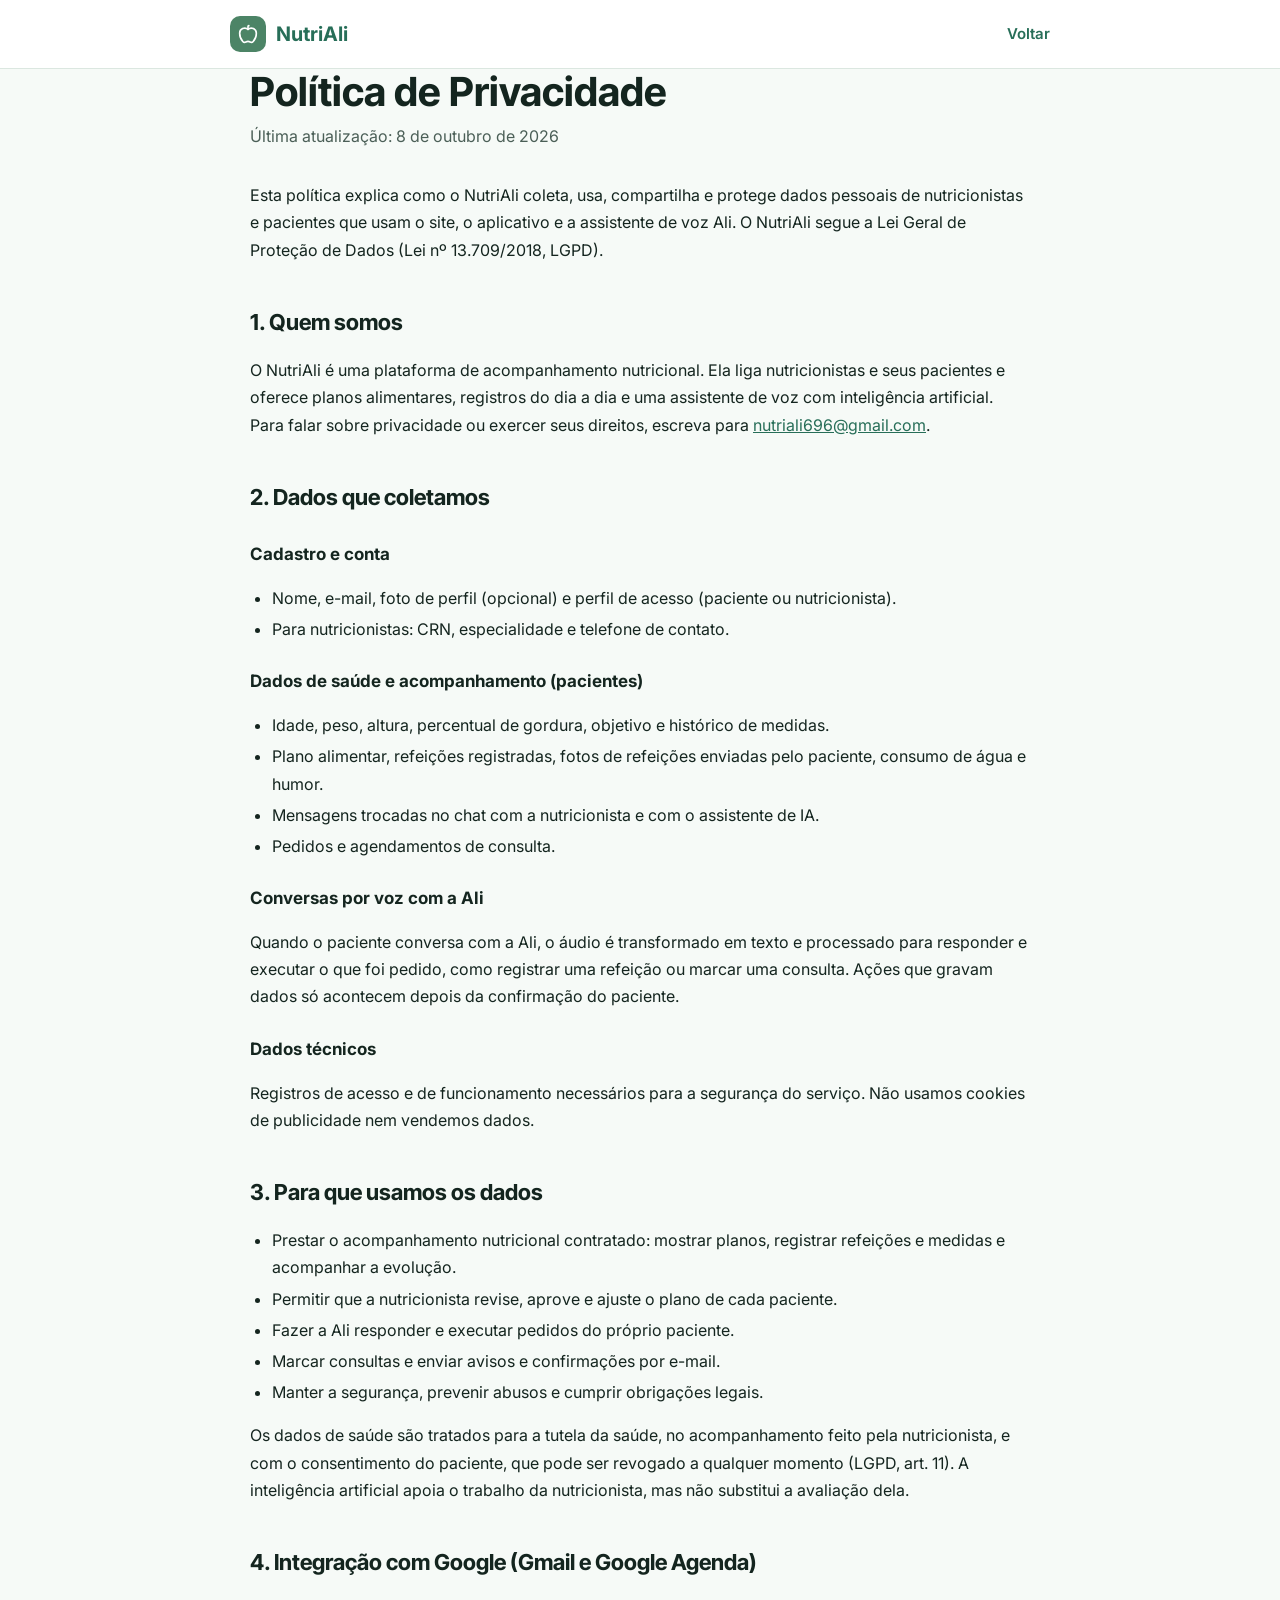
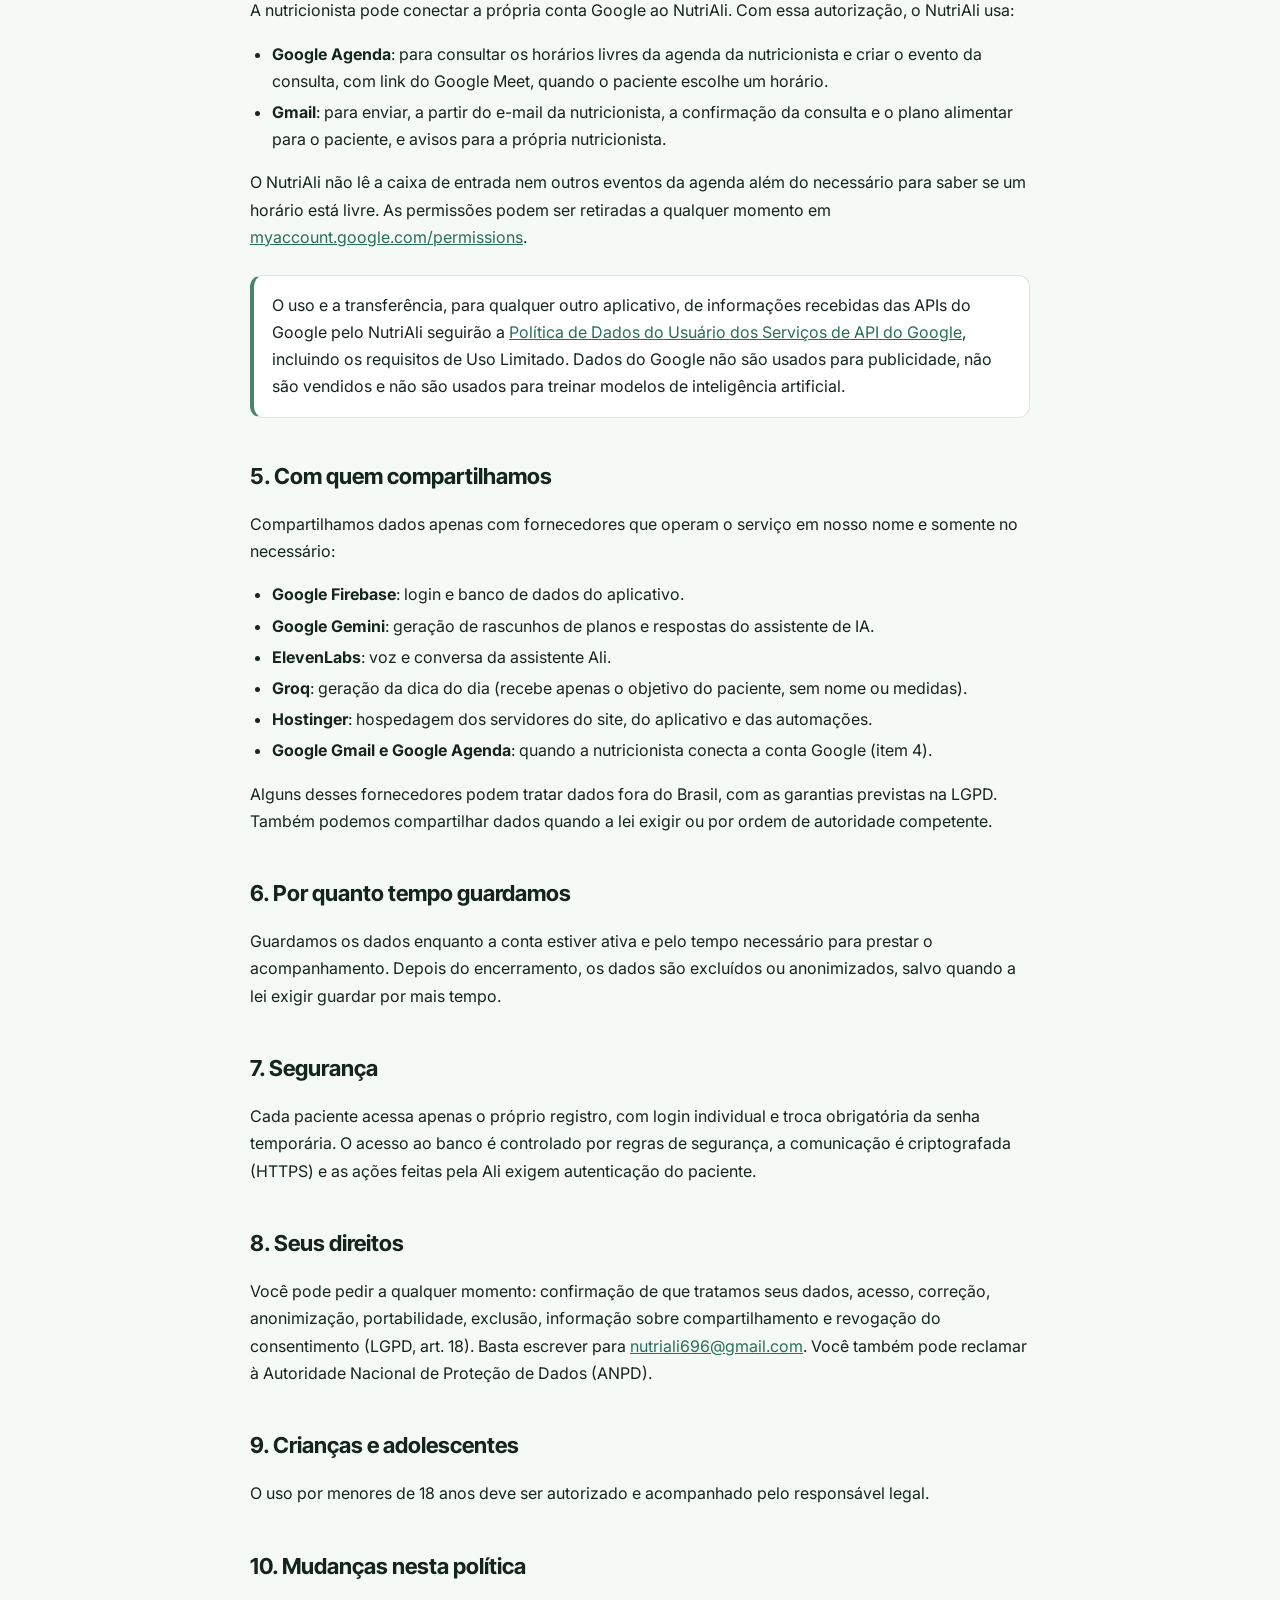
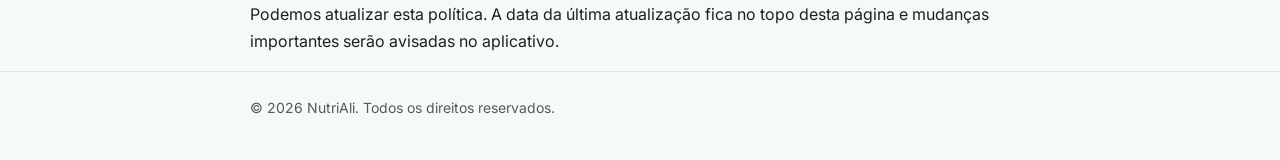
==== privacidade/index.html @ 093f80d9 "Add files via upload" ====
<!doctype html>
<html lang="pt-BR">
<head>
  <meta charset="utf-8">
  <meta name="viewport" content="width=device-width, initial-scale=1">
  <title>Política de Privacidade — NutriAli</title>
  <meta name="description" content="Como o NutriAli coleta, usa, compartilha e protege os dados de nutricionistas e pacientes.">
  <meta name="theme-color" content="#276e58">
  <link rel="icon" href="../assets/favicon.svg" type="image/svg+xml">
  <link rel="preconnect" href="https://fonts.googleapis.com">
  <link rel="preconnect" href="https://fonts.gstatic.com" crossorigin>
  <link href="https://fonts.googleapis.com/css2?family=Inter:wght@400;500;600;700&family=Inter+Tight:wght@700;800&display=swap" rel="stylesheet">
  <style>
    :root {
      --brand-500: #4c8466;
      --brand-700: #276e58;
      --ink: #14251f;
      --muted: #4b5f57;
      --line: #dbe7e0;
      --bg: #f6faf7;
      --card: #ffffff;
    }
    @media (prefers-color-scheme: dark) {
      :root:not([data-theme="light"]) {
        --ink: #e7f1ec;
        --muted: #a9bdb4;
        --line: #2a3b34;
        --bg: #0f1714;
        --card: #16211d;
      }
    }
    * { box-sizing: border-box; }
    body {
      margin: 0;
      background: var(--bg);
      color: var(--ink);
      font: 16px/1.7 Inter, system-ui, sans-serif;
    }
    header {
      border-bottom: 1px solid var(--line);
      background: var(--card);
    }
    .wrap { max-width: 820px; margin: 0 auto; padding: 0 20px; }
    .top { display: flex; align-items: center; justify-content: space-between; gap: 12px; padding: 16px 0; }
    .brand { display: inline-flex; align-items: center; gap: 10px; color: var(--brand-700); font-weight: 700; font-size: 20px; text-decoration: none; }
    .brand span { width: 36px; height: 36px; border-radius: 10px; background: var(--brand-500); display: grid; place-items: center; }
    .back { color: var(--brand-700); font-weight: 600; text-decoration: none; font-size: 15px; }
    main { padding: 40px 0 64px; }
    h1 { font-family: "Inter Tight", Inter, sans-serif; font-size: clamp(28px, 6vw, 40px); line-height: 1.15; margin: 0 0 8px; }
    .updated { color: var(--muted); margin: 0 0 32px; }
    h2 { font-family: "Inter Tight", Inter, sans-serif; font-size: 22px; margin: 40px 0 8px; }
    h3 { font-size: 17px; margin: 24px 0 4px; }
    p, li { color: var(--ink); }
    ul { padding-left: 22px; }
    li { margin: 4px 0; }
    .note {
      background: var(--card);
      border: 1px solid var(--line);
      border-left: 4px solid var(--brand-500);
      border-radius: 12px;
      padding: 16px 18px;
      margin: 24px 0;
    }
    a { color: var(--brand-700); }
    footer { border-top: 1px solid var(--line); color: var(--muted); font-size: 14px; padding: 24px 0 40px; }
  </style>
</head>
<body>
  <header>
    <div class="wrap top">
      <a class="brand" href="../">
        <span><svg width="20" height="20" viewBox="0 0 24 24" fill="none" stroke="#fff" stroke-width="2" stroke-linecap="round" stroke-linejoin="round" aria-hidden="true"><path d="M12 6.528V3a1 1 0 0 1 1-1h0"/><path d="M18.237 21A15 15 0 0 0 22 11a6 6 0 0 0-10-4.472A6 6 0 0 0 2 11a15.1 15.1 0 0 0 3.763 10 3 3 0 0 0 3.648.648 5.5 5.5 0 0 1 5.178 0A3 3 0 0 0 18.237 21"/></svg></span>
        NutriAli
      </a>
      <a class="back" href="../">Voltar</a>
    </div>
  </header>

  <main class="wrap">
    <h1>Política de Privacidade</h1>
    <p class="updated">Última atualização: 8 de outubro de 2026</p>

    <p>Esta política explica como o NutriAli coleta, usa, compartilha e protege dados pessoais de
      nutricionistas e pacientes que usam o site, o aplicativo e a assistente de voz Ali. O NutriAli segue a
      Lei Geral de Proteção de Dados (Lei nº 13.709/2018, LGPD).</p>

    <h2>1. Quem somos</h2>
    <p>O NutriAli é uma plataforma de acompanhamento nutricional. Ela liga nutricionistas e seus pacientes
      e oferece planos alimentares, registros do dia a dia e uma assistente de voz com inteligência artificial.
      Para falar sobre privacidade ou exercer seus direitos, escreva para
      <a href="mailto:nutriali696@gmail.com">nutriali696@gmail.com</a>.</p>

    <h2>2. Dados que coletamos</h2>
    <h3>Cadastro e conta</h3>
    <ul>
      <li>Nome, e-mail, foto de perfil (opcional) e perfil de acesso (paciente ou nutricionista).</li>
      <li>Para nutricionistas: CRN, especialidade e telefone de contato.</li>
    </ul>
    <h3>Dados de saúde e acompanhamento (pacientes)</h3>
    <ul>
      <li>Idade, peso, altura, percentual de gordura, objetivo e histórico de medidas.</li>
      <li>Plano alimentar, refeições registradas, fotos de refeições enviadas pelo paciente, consumo de água e humor.</li>
      <li>Mensagens trocadas no chat com a nutricionista e com o assistente de IA.</li>
      <li>Pedidos e agendamentos de consulta.</li>
    </ul>
    <h3>Conversas por voz com a Ali</h3>
    <p>Quando o paciente conversa com a Ali, o áudio é transformado em texto e processado para responder e
      executar o que foi pedido, como registrar uma refeição ou marcar uma consulta. Ações que gravam dados só
      acontecem depois da confirmação do paciente.</p>
    <h3>Dados técnicos</h3>
    <p>Registros de acesso e de funcionamento necessários para a segurança do serviço. Não usamos cookies de
      publicidade nem vendemos dados.</p>

    <h2>3. Para que usamos os dados</h2>
    <ul>
      <li>Prestar o acompanhamento nutricional contratado: mostrar planos, registrar refeições e medidas e acompanhar a evolução.</li>
      <li>Permitir que a nutricionista revise, aprove e ajuste o plano de cada paciente.</li>
      <li>Fazer a Ali responder e executar pedidos do próprio paciente.</li>
      <li>Marcar consultas e enviar avisos e confirmações por e-mail.</li>
      <li>Manter a segurança, prevenir abusos e cumprir obrigações legais.</li>
    </ul>
    <p>Os dados de saúde são tratados para a tutela da saúde, no acompanhamento feito pela nutricionista, e com o
      consentimento do paciente, que pode ser revogado a qualquer momento (LGPD, art. 11). A inteligência artificial
      apoia o trabalho da nutricionista, mas não substitui a avaliação dela.</p>

    <h2>4. Integração com Google (Gmail e Google Agenda)</h2>
    <p>A nutricionista pode conectar a própria conta Google ao NutriAli. Com essa autorização, o NutriAli usa:</p>
    <ul>
      <li><strong>Google Agenda</strong>: para consultar os horários livres da agenda da nutricionista e criar o evento da
        consulta, com link do Google Meet, quando o paciente escolhe um horário.</li>
      <li><strong>Gmail</strong>: para enviar, a partir do e-mail da nutricionista, a confirmação da consulta e o plano
        alimentar para o paciente, e avisos para a própria nutricionista.</li>
    </ul>
    <p>O NutriAli não lê a caixa de entrada nem outros eventos da agenda além do necessário para saber se um horário
      está livre. As permissões podem ser retiradas a qualquer momento em
      <a href="https://myaccount.google.com/permissions" rel="noopener">myaccount.google.com/permissions</a>.</p>
    <div class="note">
      O uso e a transferência, para qualquer outro aplicativo, de informações recebidas das APIs do Google pelo NutriAli
      seguirão a <a href="https://developers.google.com/terms/api-services-user-data-policy" rel="noopener">Política de Dados do
      Usuário dos Serviços de API do Google</a>, incluindo os requisitos de Uso Limitado. Dados do Google não são usados
      para publicidade, não são vendidos e não são usados para treinar modelos de inteligência artificial.
    </div>

    <h2>5. Com quem compartilhamos</h2>
    <p>Compartilhamos dados apenas com fornecedores que operam o serviço em nosso nome e somente no necessário:</p>
    <ul>
      <li><strong>Google Firebase</strong>: login e banco de dados do aplicativo.</li>
      <li><strong>Google Gemini</strong>: geração de rascunhos de planos e respostas do assistente de IA.</li>
      <li><strong>ElevenLabs</strong>: voz e conversa da assistente Ali.</li>
      <li><strong>Groq</strong>: geração da dica do dia (recebe apenas o objetivo do paciente, sem nome ou medidas).</li>
      <li><strong>Hostinger</strong>: hospedagem dos servidores do site, do aplicativo e das automações.</li>
      <li><strong>Google Gmail e Google Agenda</strong>: quando a nutricionista conecta a conta Google (item 4).</li>
    </ul>
    <p>Alguns desses fornecedores podem tratar dados fora do Brasil, com as garantias previstas na LGPD.
      Também podemos compartilhar dados quando a lei exigir ou por ordem de autoridade competente.</p>

    <h2>6. Por quanto tempo guardamos</h2>
    <p>Guardamos os dados enquanto a conta estiver ativa e pelo tempo necessário para prestar o acompanhamento.
      Depois do encerramento, os dados são excluídos ou anonimizados, salvo quando a lei exigir guardar por mais tempo.</p>

    <h2>7. Segurança</h2>
    <p>Cada paciente acessa apenas o próprio registro, com login individual e troca obrigatória da senha temporária.
      O acesso ao banco é controlado por regras de segurança, a comunicação é criptografada (HTTPS) e as ações feitas
      pela Ali exigem autenticação do paciente.</p>

    <h2>8. Seus direitos</h2>
    <p>Você pode pedir a qualquer momento: confirmação de que tratamos seus dados, acesso, correção, anonimização,
      portabilidade, exclusão, informação sobre compartilhamento e revogação do consentimento (LGPD, art. 18).
      Basta escrever para <a href="mailto:nutriali696@gmail.com">nutriali696@gmail.com</a>. Você também pode
      reclamar à Autoridade Nacional de Proteção de Dados (ANPD).</p>

    <h2>9. Crianças e adolescentes</h2>
    <p>O uso por menores de 18 anos deve ser autorizado e acompanhado pelo responsável legal.</p>

    <h2>10. Mudanças nesta política</h2>
    <p>Podemos atualizar esta política. A data da última atualização fica no topo desta página e mudanças importantes
      serão avisadas no aplicativo.</p>
  </main>

  <footer>
    <div class="wrap">© 2026 NutriAli. Todos os direitos reservados.</div>
  </footer>
</body>
</html>
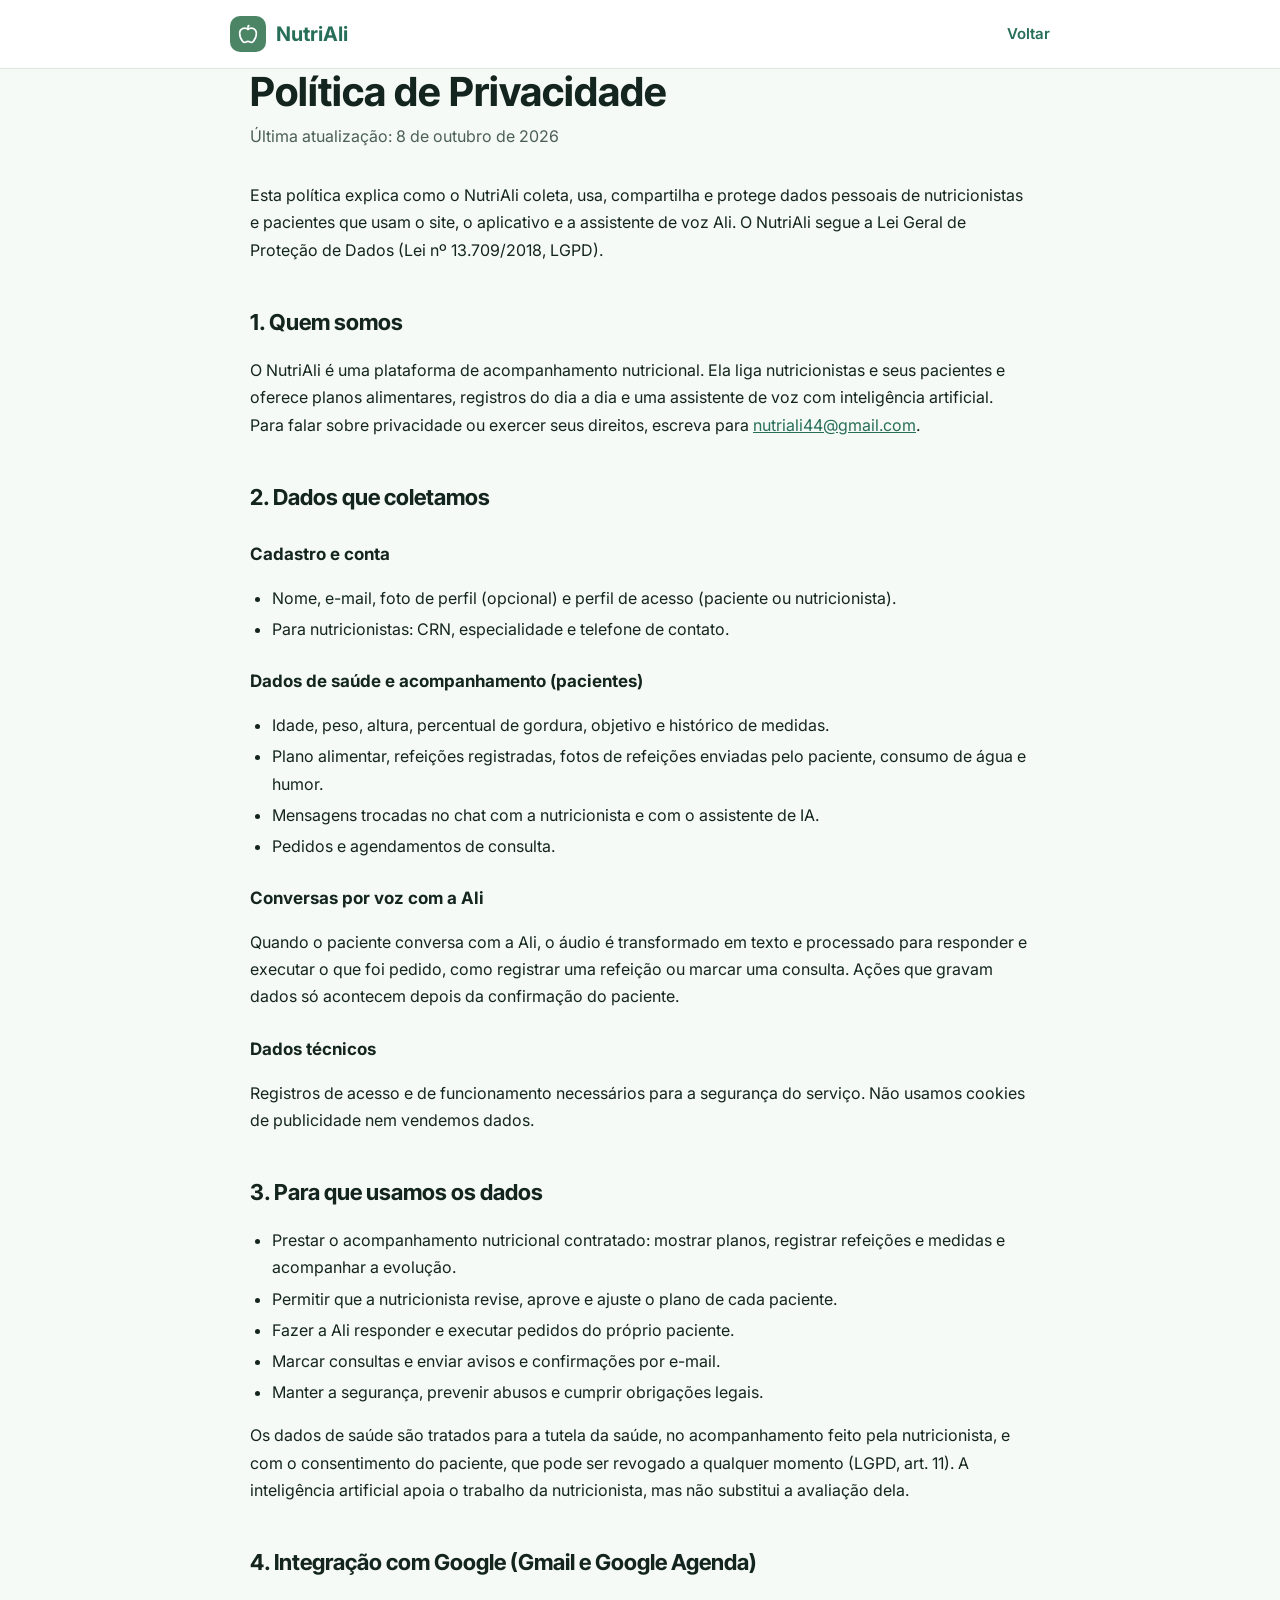
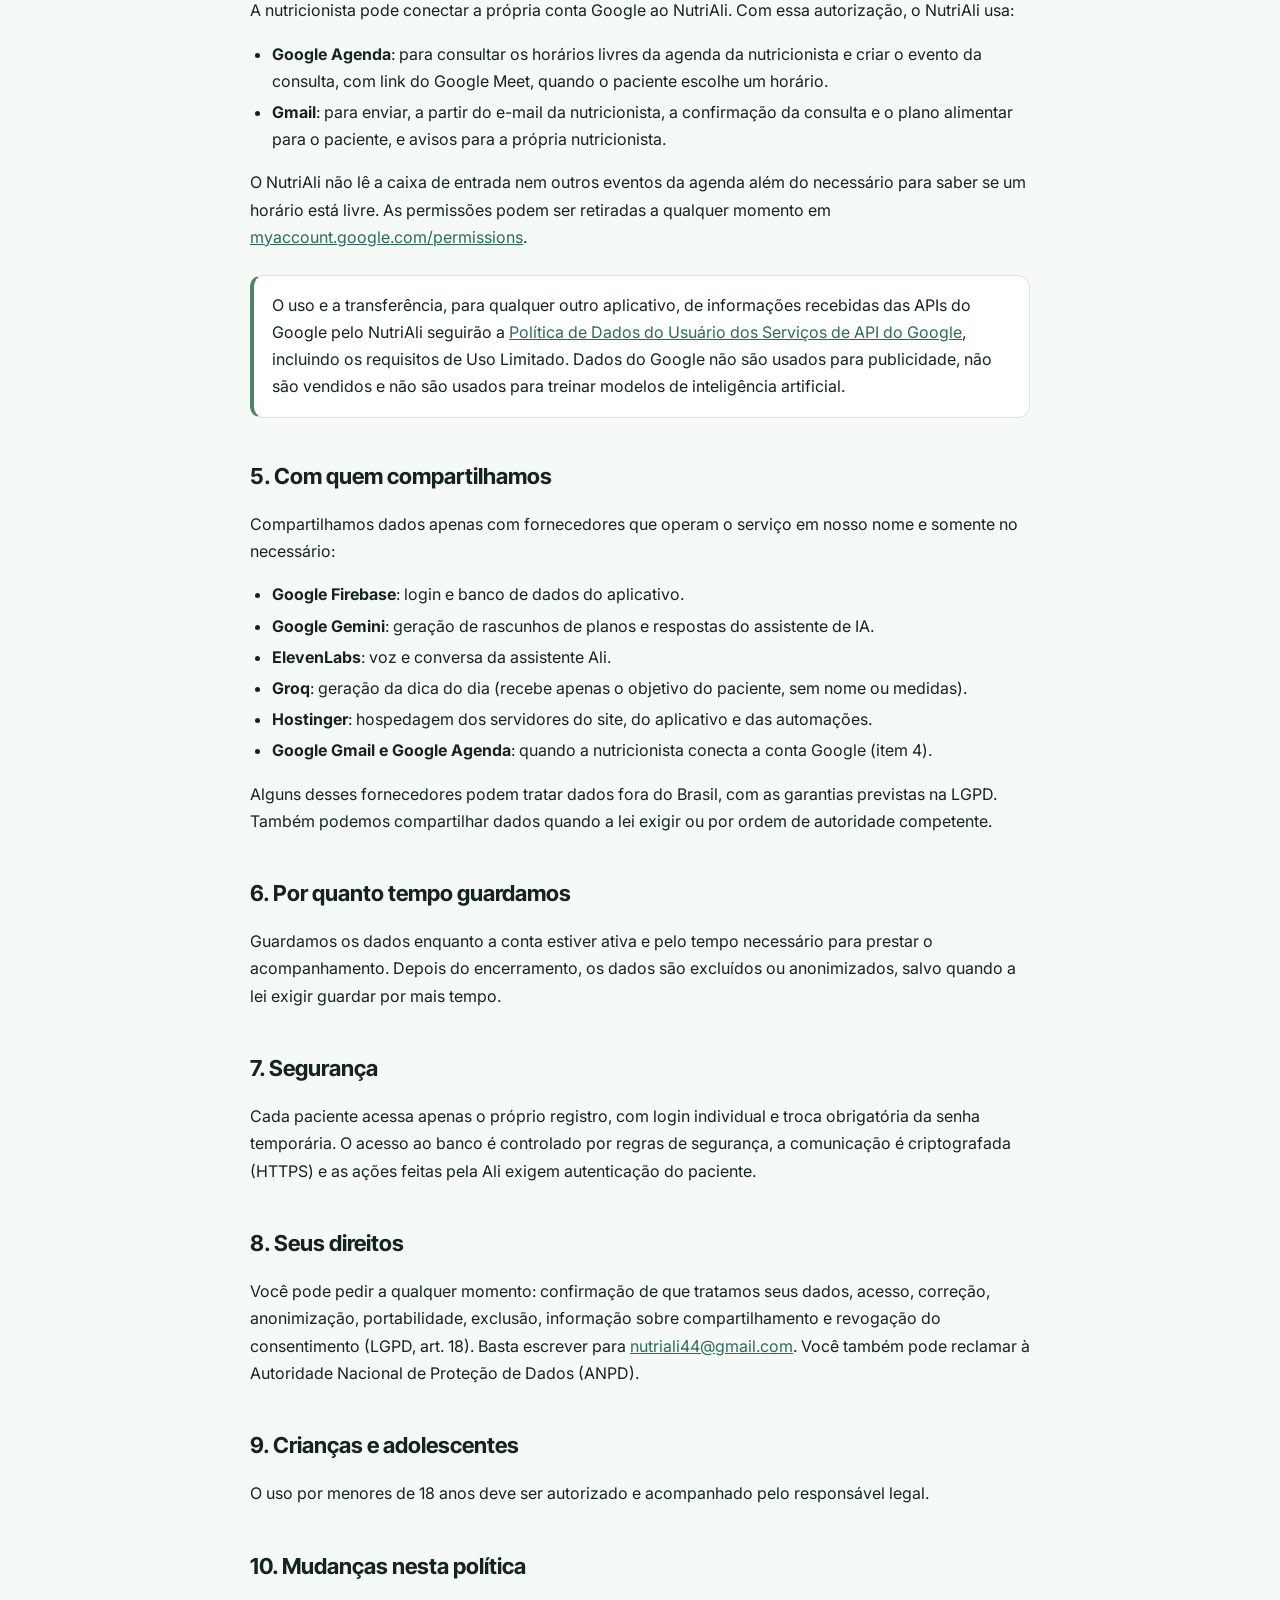
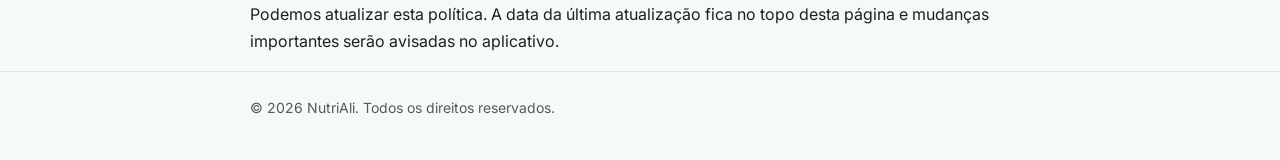
==== commit 51fdef1e: "Privacidade: novo e-mail de contato (nutriali44@gmail.com)" ====
--- a/privacidade/index.html
+++ b/privacidade/index.html
@@ -88,7 +88,7 @@
     <p>O NutriAli é uma plataforma de acompanhamento nutricional. Ela liga nutricionistas e seus pacientes
       e oferece planos alimentares, registros do dia a dia e uma assistente de voz com inteligência artificial.
       Para falar sobre privacidade ou exercer seus direitos, escreva para
-      <a href="mailto:nutriali696@gmail.com">nutriali696@gmail.com</a>.</p>
+      <a href="mailto:nutriali44@gmail.com">nutriali44@gmail.com</a>.</p>
 
     <h2>2. Dados que coletamos</h2>
     <h3>Cadastro e conta</h3>
@@ -166,7 +166,7 @@
     <h2>8. Seus direitos</h2>
     <p>Você pode pedir a qualquer momento: confirmação de que tratamos seus dados, acesso, correção, anonimização,
       portabilidade, exclusão, informação sobre compartilhamento e revogação do consentimento (LGPD, art. 18).
-      Basta escrever para <a href="mailto:nutriali696@gmail.com">nutriali696@gmail.com</a>. Você também pode
+      Basta escrever para <a href="mailto:nutriali44@gmail.com">nutriali44@gmail.com</a>. Você também pode
       reclamar à Autoridade Nacional de Proteção de Dados (ANPD).</p>
 
     <h2>9. Crianças e adolescentes</h2>
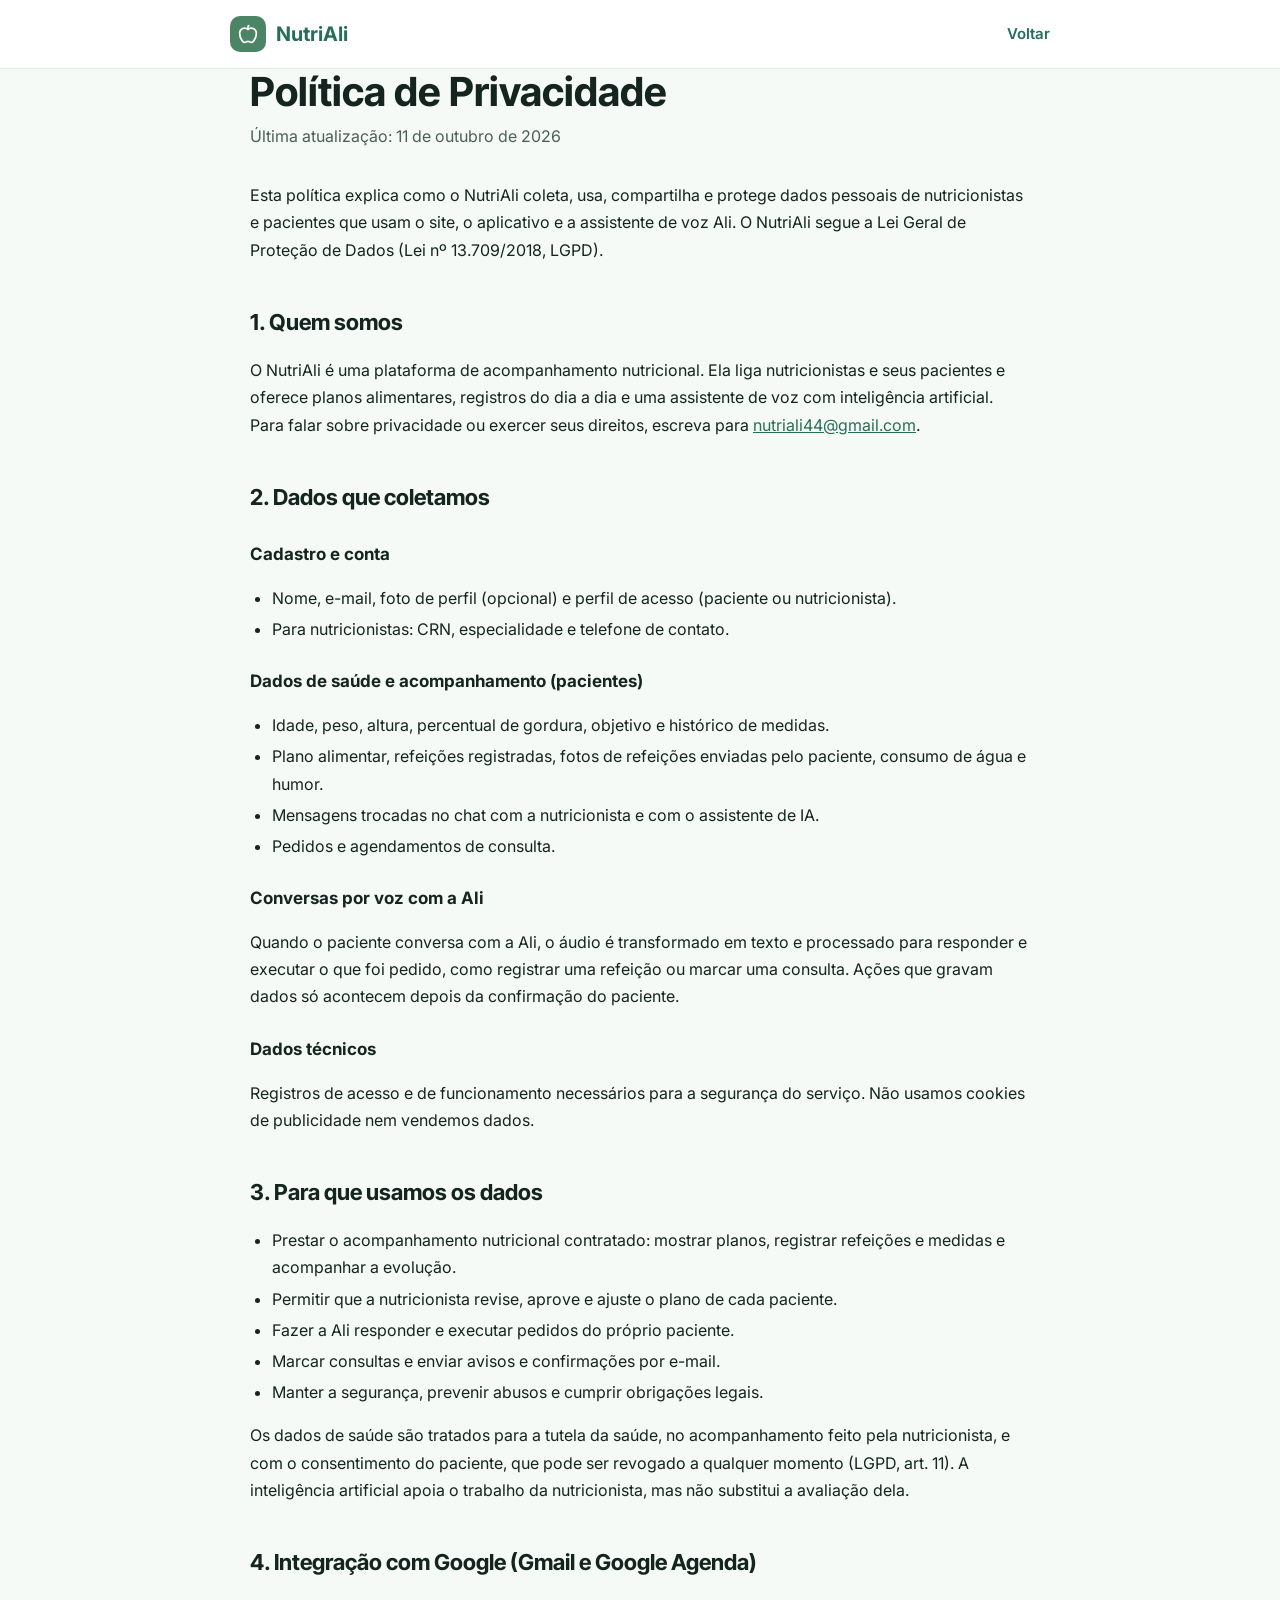
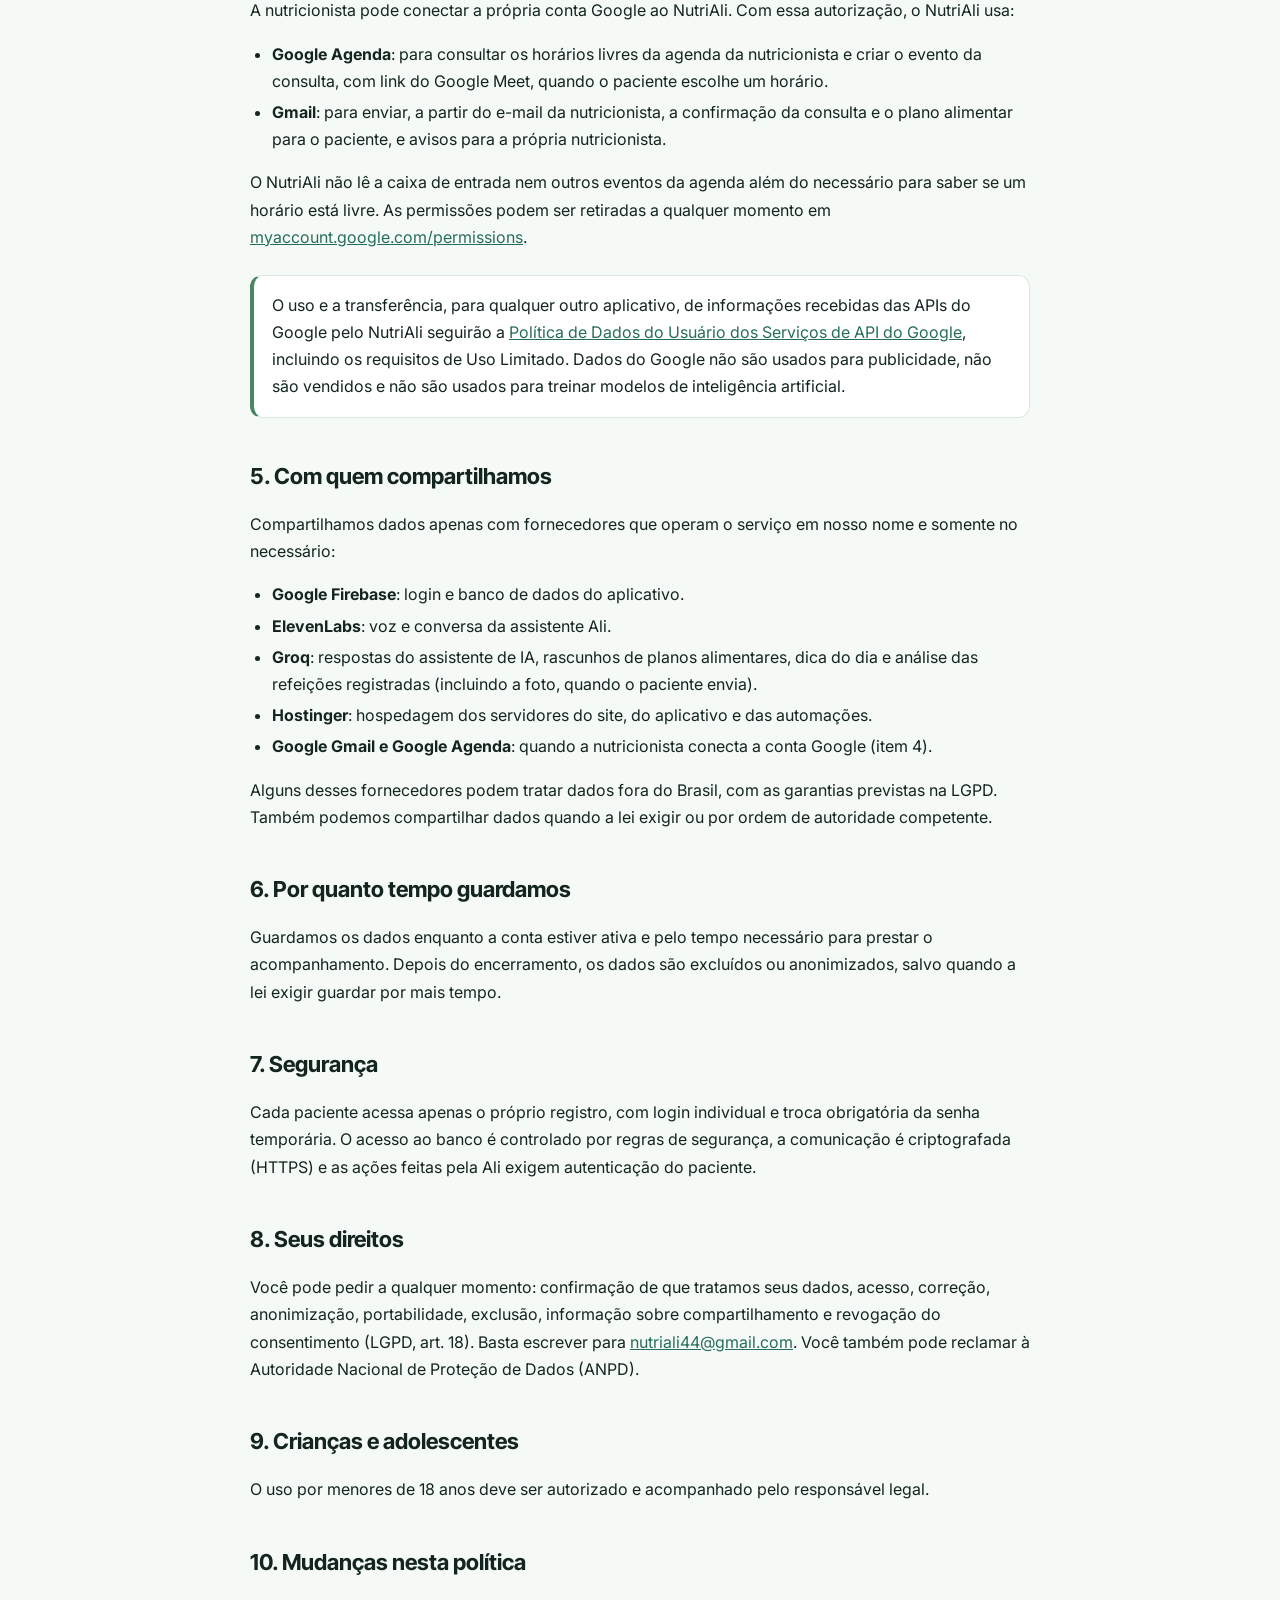
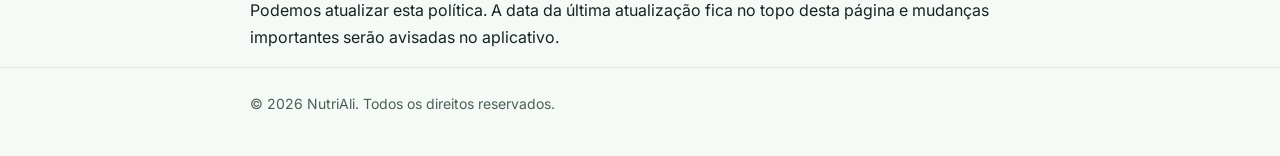
==== commit 0604c173: "Privacidade: a IA do app passa a ser a Groq" ====
--- a/privacidade/index.html
+++ b/privacidade/index.html
@@ -78,7 +78,7 @@
 
   <main class="wrap">
     <h1>Política de Privacidade</h1>
-    <p class="updated">Última atualização: 8 de outubro de 2026</p>
+    <p class="updated">Última atualização: 11 de outubro de 2026</p>
 
     <p>Esta política explica como o NutriAli coleta, usa, compartilha e protege dados pessoais de
       nutricionistas e pacientes que usam o site, o aplicativo e a assistente de voz Ali. O NutriAli segue a
@@ -145,9 +145,9 @@
     <p>Compartilhamos dados apenas com fornecedores que operam o serviço em nosso nome e somente no necessário:</p>
     <ul>
       <li><strong>Google Firebase</strong>: login e banco de dados do aplicativo.</li>
-      <li><strong>Google Gemini</strong>: geração de rascunhos de planos e respostas do assistente de IA.</li>
       <li><strong>ElevenLabs</strong>: voz e conversa da assistente Ali.</li>
-      <li><strong>Groq</strong>: geração da dica do dia (recebe apenas o objetivo do paciente, sem nome ou medidas).</li>
+      <li><strong>Groq</strong>: respostas do assistente de IA, rascunhos de planos alimentares, dica do dia e análise das
+        refeições registradas (incluindo a foto, quando o paciente envia).</li>
       <li><strong>Hostinger</strong>: hospedagem dos servidores do site, do aplicativo e das automações.</li>
       <li><strong>Google Gmail e Google Agenda</strong>: quando a nutricionista conecta a conta Google (item 4).</li>
     </ul>
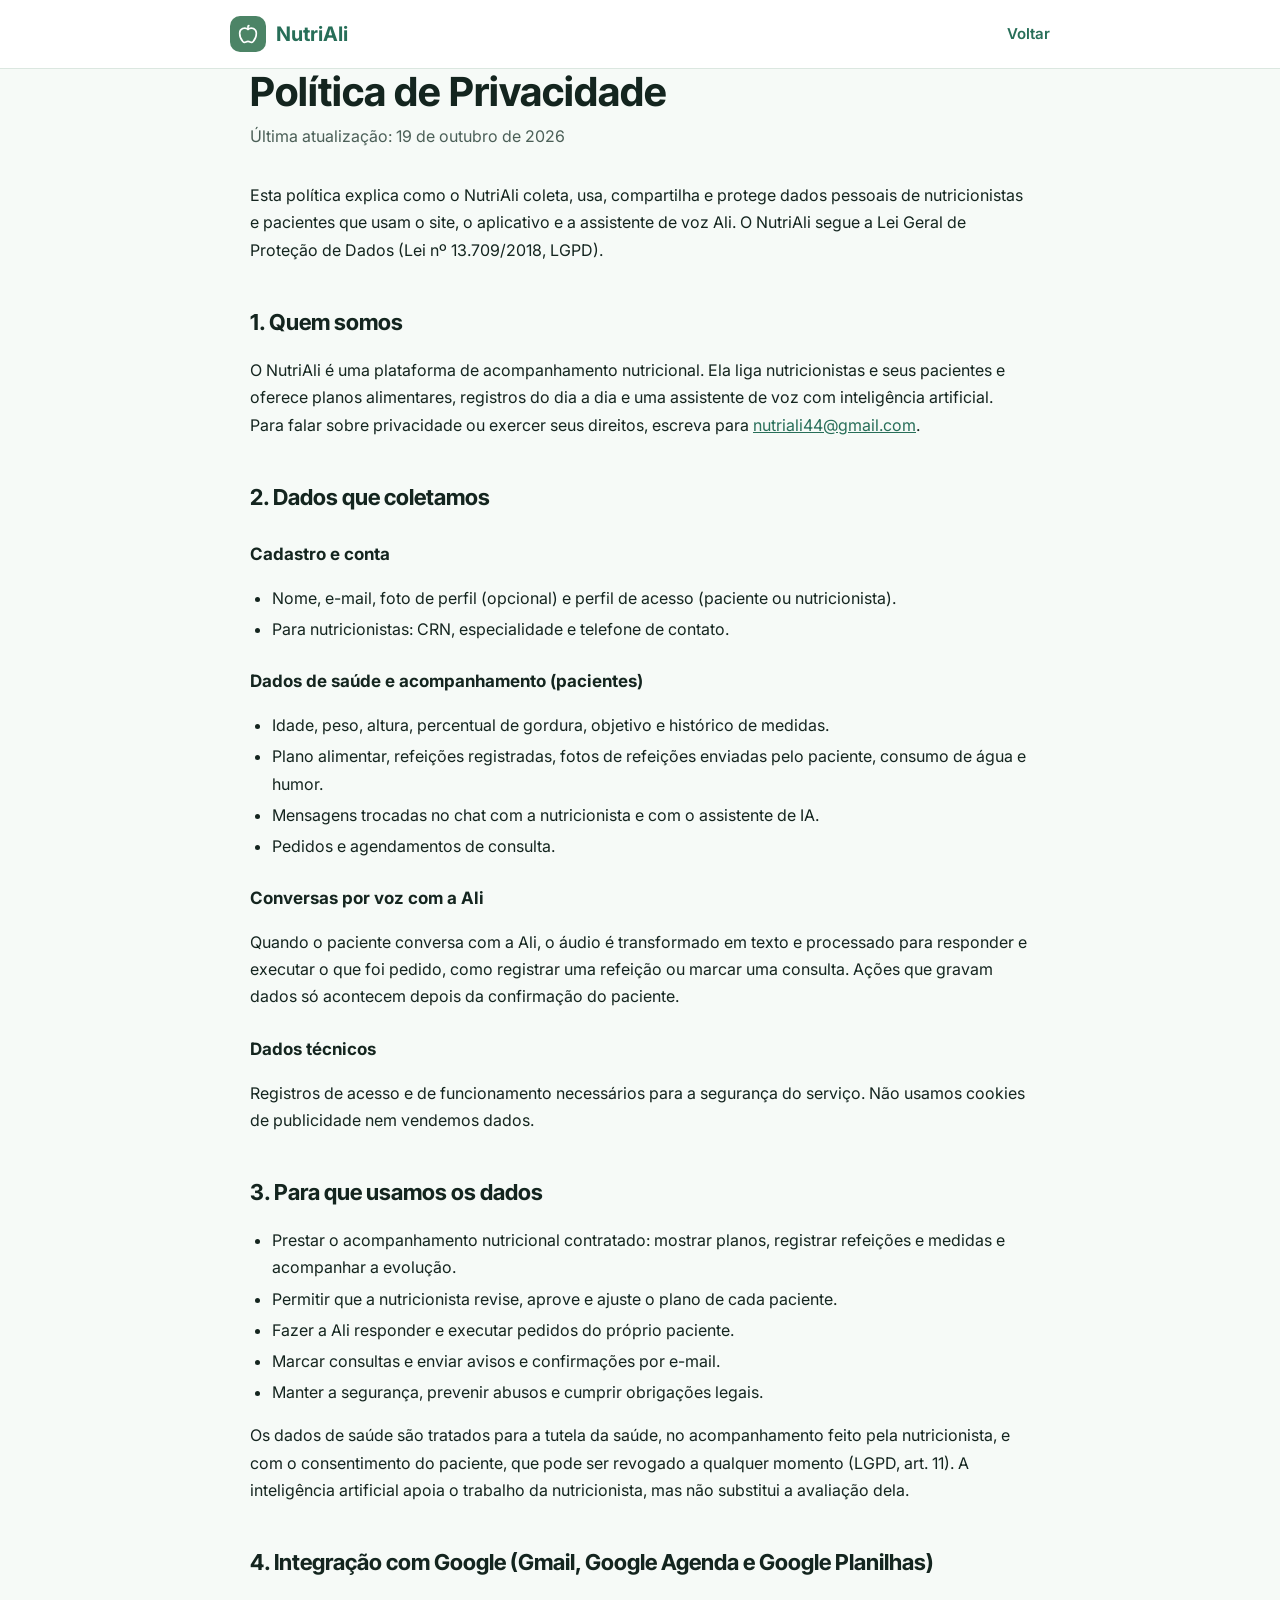
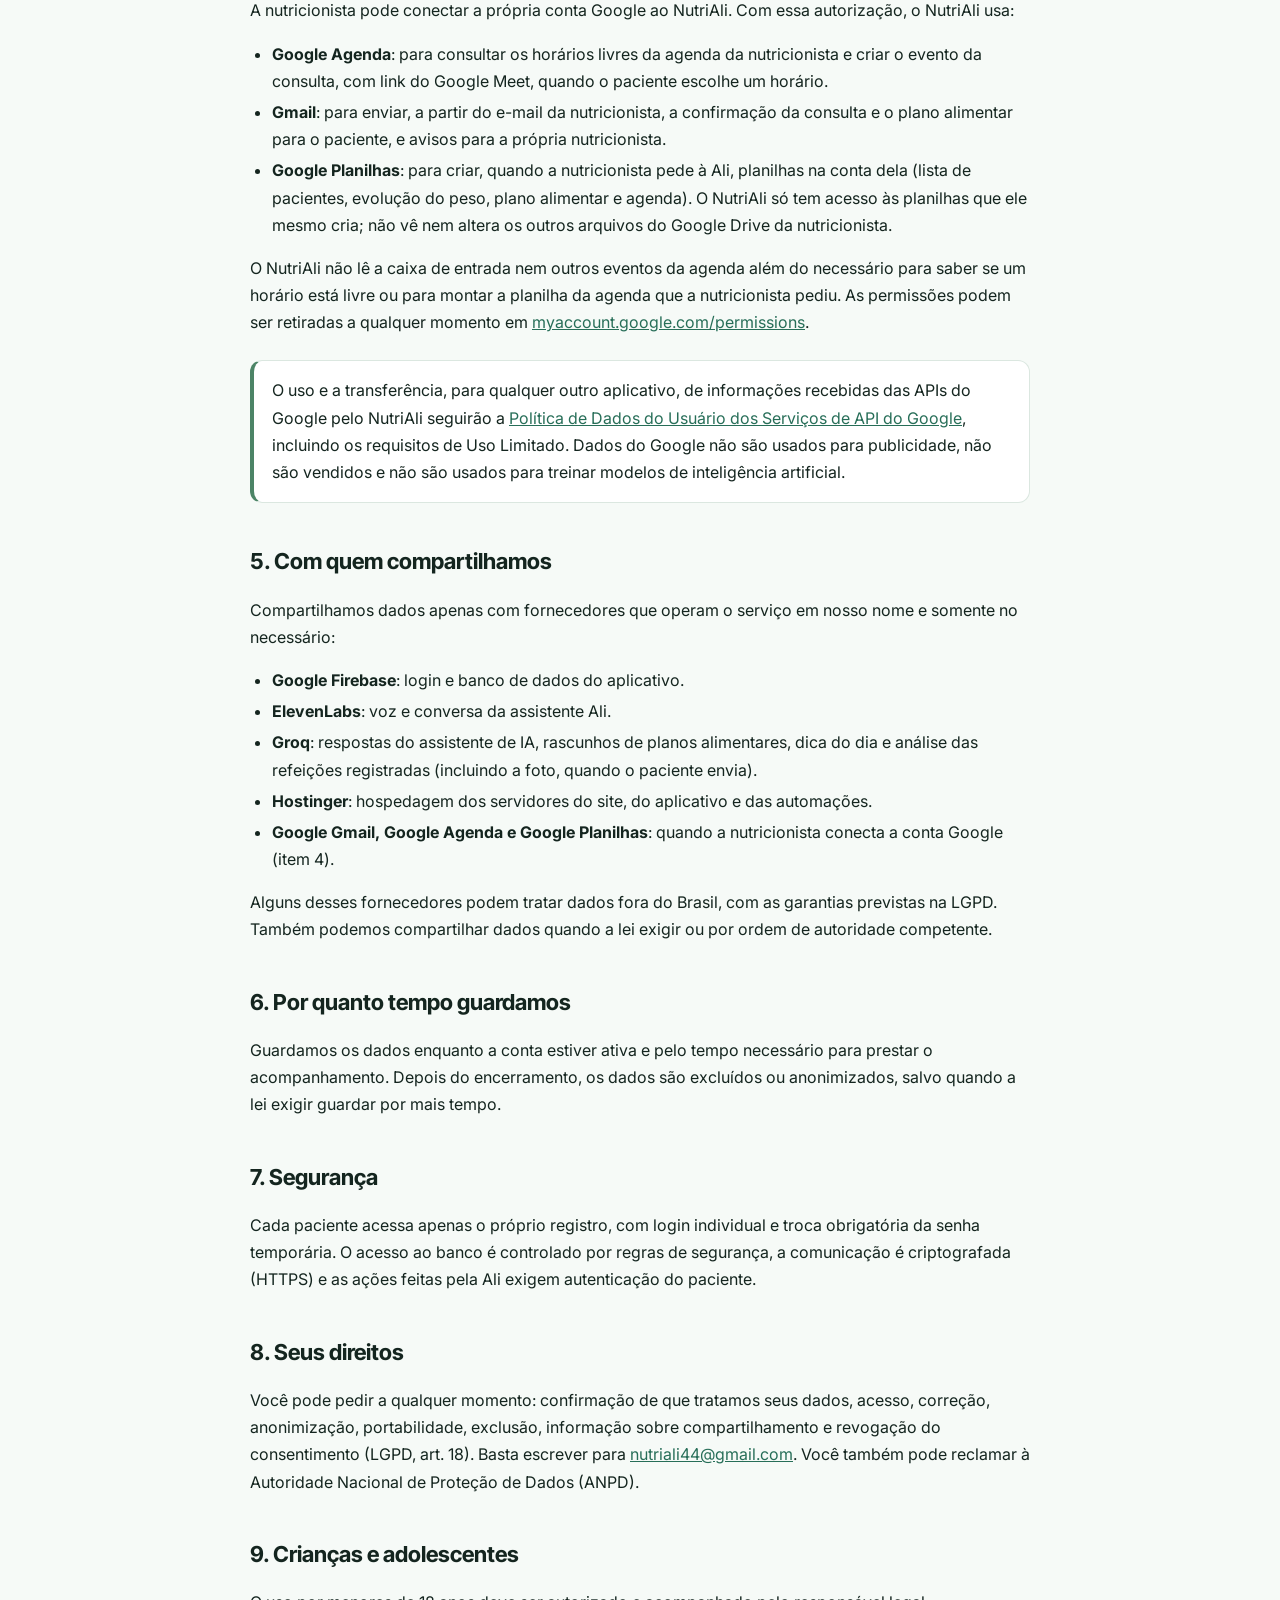
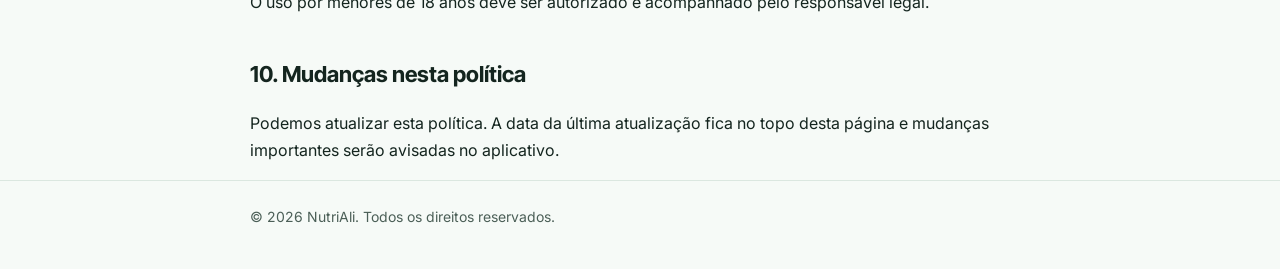
==== commit 2686f1c9: "Política de privacidade: Google Planilhas (privacidade) Co-Authored-By: Claude Opus 5.5 <noreply@ant" ====
--- a/privacidade/index.html
+++ b/privacidade/index.html
@@ -78,7 +78,7 @@
 
   <main class="wrap">
     <h1>Política de Privacidade</h1>
-    <p class="updated">Última atualização: 11 de outubro de 2026</p>
+    <p class="updated">Última atualização: 19 de outubro de 2026</p>
 
     <p>Esta política explica como o NutriAli coleta, usa, compartilha e protege dados pessoais de
       nutricionistas e pacientes que usam o site, o aplicativo e a assistente de voz Ali. O NutriAli segue a
@@ -123,16 +123,19 @@
       consentimento do paciente, que pode ser revogado a qualquer momento (LGPD, art. 11). A inteligência artificial
       apoia o trabalho da nutricionista, mas não substitui a avaliação dela.</p>
 
-    <h2>4. Integração com Google (Gmail e Google Agenda)</h2>
+    <h2>4. Integração com Google (Gmail, Google Agenda e Google Planilhas)</h2>
     <p>A nutricionista pode conectar a própria conta Google ao NutriAli. Com essa autorização, o NutriAli usa:</p>
     <ul>
       <li><strong>Google Agenda</strong>: para consultar os horários livres da agenda da nutricionista e criar o evento da
         consulta, com link do Google Meet, quando o paciente escolhe um horário.</li>
       <li><strong>Gmail</strong>: para enviar, a partir do e-mail da nutricionista, a confirmação da consulta e o plano
         alimentar para o paciente, e avisos para a própria nutricionista.</li>
+      <li><strong>Google Planilhas</strong>: para criar, quando a nutricionista pede à Ali, planilhas na conta dela (lista de
+        pacientes, evolução do peso, plano alimentar e agenda). O NutriAli só tem acesso às planilhas que ele mesmo cria;
+        não vê nem altera os outros arquivos do Google Drive da nutricionista.</li>
     </ul>
     <p>O NutriAli não lê a caixa de entrada nem outros eventos da agenda além do necessário para saber se um horário
-      está livre. As permissões podem ser retiradas a qualquer momento em
+      está livre ou para montar a planilha da agenda que a nutricionista pediu. As permissões podem ser retiradas a qualquer momento em
       <a href="https://myaccount.google.com/permissions" rel="noopener">myaccount.google.com/permissions</a>.</p>
     <div class="note">
       O uso e a transferência, para qualquer outro aplicativo, de informações recebidas das APIs do Google pelo NutriAli
@@ -149,7 +152,7 @@
       <li><strong>Groq</strong>: respostas do assistente de IA, rascunhos de planos alimentares, dica do dia e análise das
         refeições registradas (incluindo a foto, quando o paciente envia).</li>
       <li><strong>Hostinger</strong>: hospedagem dos servidores do site, do aplicativo e das automações.</li>
-      <li><strong>Google Gmail e Google Agenda</strong>: quando a nutricionista conecta a conta Google (item 4).</li>
+      <li><strong>Google Gmail, Google Agenda e Google Planilhas</strong>: quando a nutricionista conecta a conta Google (item 4).</li>
     </ul>
     <p>Alguns desses fornecedores podem tratar dados fora do Brasil, com as garantias previstas na LGPD.
       Também podemos compartilhar dados quando a lei exigir ou por ordem de autoridade competente.</p>
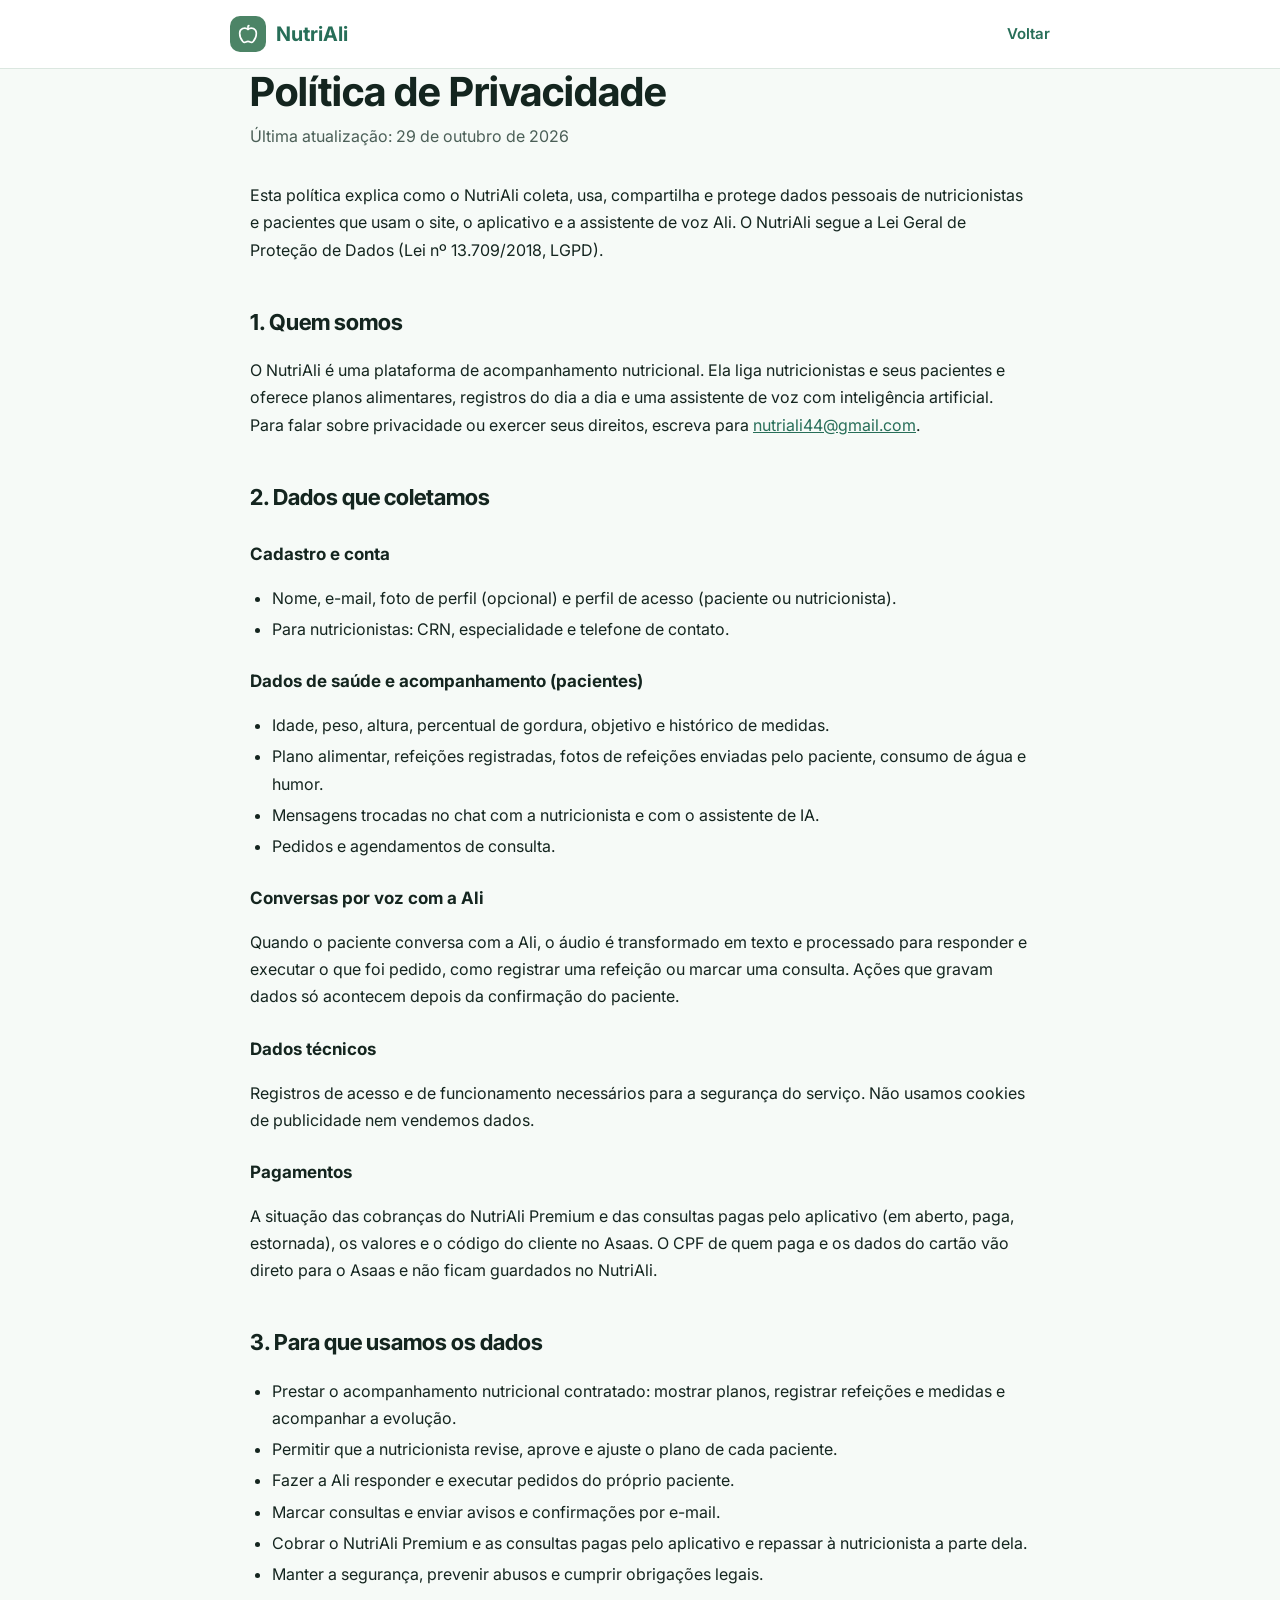
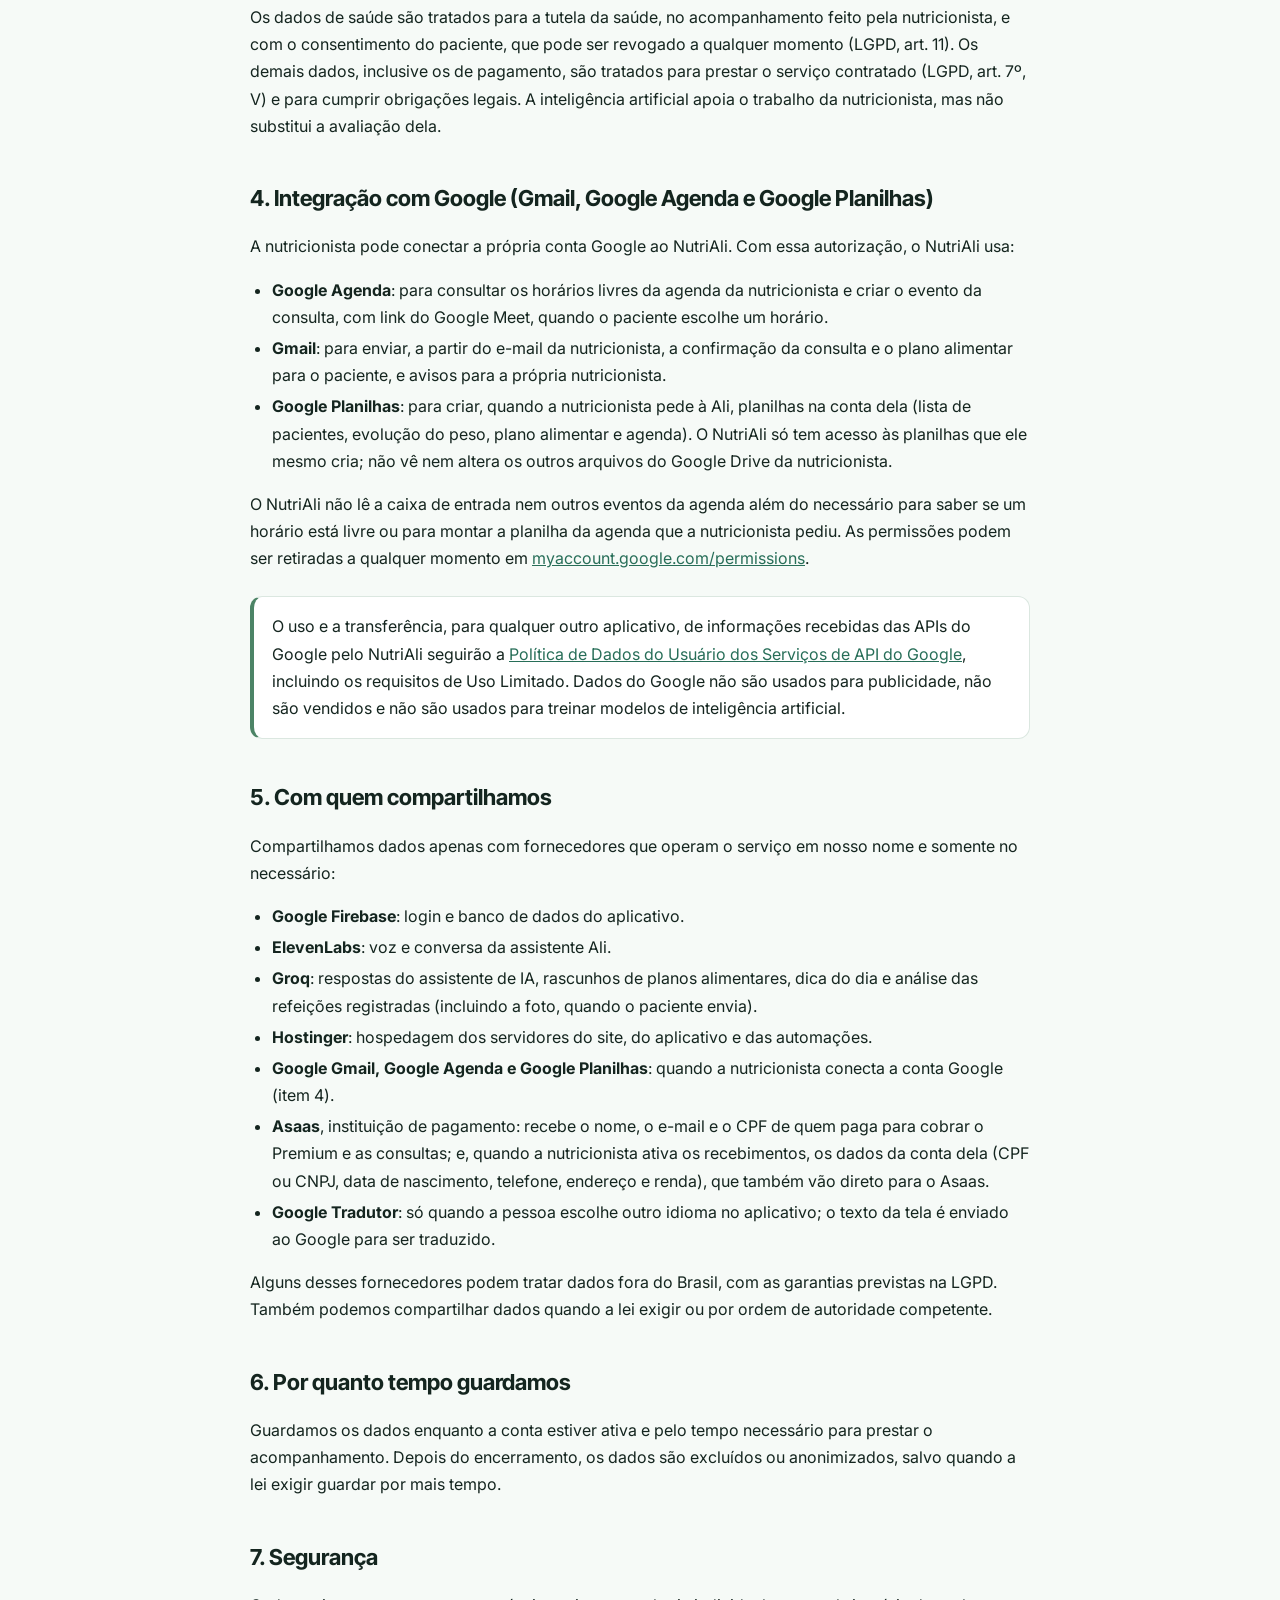
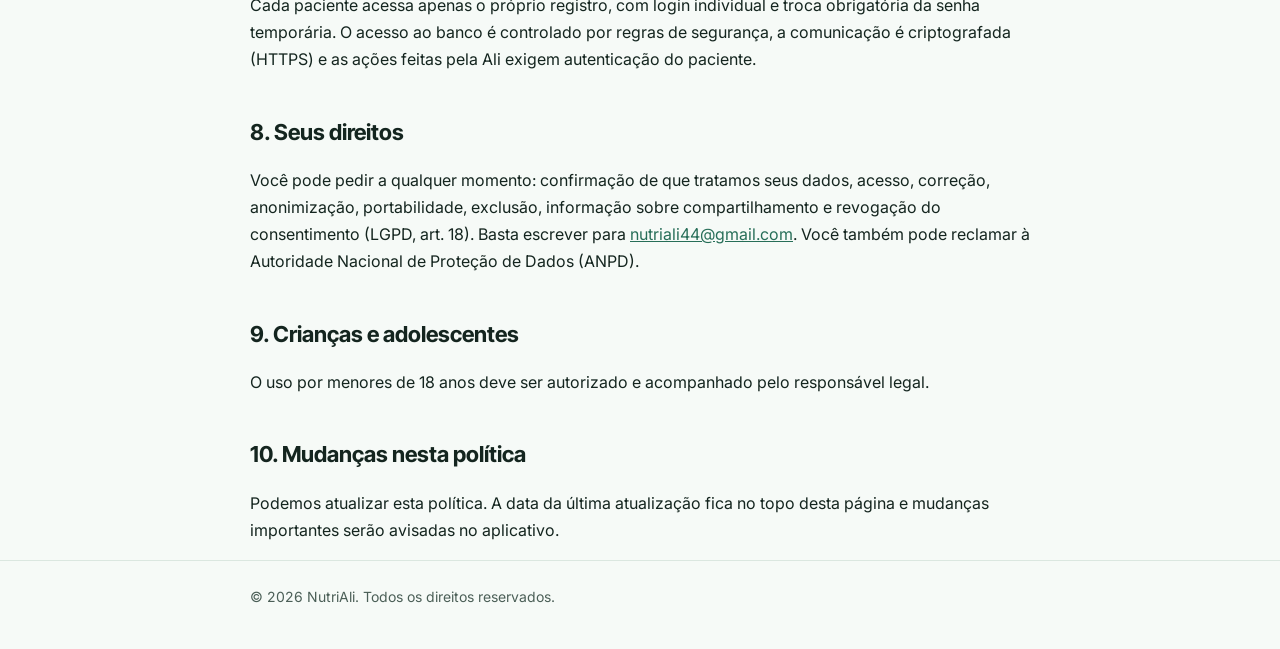
==== commit ff930c65: "Site: preço novo, Termos e Privacidade com pagamentos (privacidade) Co-Authored-By: Claude Opus 5.5 " ====
--- a/privacidade/index.html
+++ b/privacidade/index.html
@@ -78,7 +78,7 @@
 
   <main class="wrap">
     <h1>Política de Privacidade</h1>
-    <p class="updated">Última atualização: 19 de outubro de 2026</p>
+    <p class="updated">Última atualização: 29 de outubro de 2026</p>
 
     <p>Esta política explica como o NutriAli coleta, usa, compartilha e protege dados pessoais de
       nutricionistas e pacientes que usam o site, o aplicativo e a assistente de voz Ali. O NutriAli segue a
@@ -110,6 +110,10 @@
     <h3>Dados técnicos</h3>
     <p>Registros de acesso e de funcionamento necessários para a segurança do serviço. Não usamos cookies de
       publicidade nem vendemos dados.</p>
+    <h3>Pagamentos</h3>
+    <p>A situação das cobranças do NutriAli Premium e das consultas pagas pelo aplicativo (em aberto, paga,
+      estornada), os valores e o código do cliente no Asaas. O CPF de quem paga e os dados do cartão vão direto
+      para o Asaas e não ficam guardados no NutriAli.</p>
 
     <h2>3. Para que usamos os dados</h2>
     <ul>
@@ -117,11 +121,13 @@
       <li>Permitir que a nutricionista revise, aprove e ajuste o plano de cada paciente.</li>
       <li>Fazer a Ali responder e executar pedidos do próprio paciente.</li>
       <li>Marcar consultas e enviar avisos e confirmações por e-mail.</li>
+      <li>Cobrar o NutriAli Premium e as consultas pagas pelo aplicativo e repassar à nutricionista a parte dela.</li>
       <li>Manter a segurança, prevenir abusos e cumprir obrigações legais.</li>
     </ul>
     <p>Os dados de saúde são tratados para a tutela da saúde, no acompanhamento feito pela nutricionista, e com o
-      consentimento do paciente, que pode ser revogado a qualquer momento (LGPD, art. 11). A inteligência artificial
-      apoia o trabalho da nutricionista, mas não substitui a avaliação dela.</p>
+      consentimento do paciente, que pode ser revogado a qualquer momento (LGPD, art. 11). Os demais dados, inclusive
+      os de pagamento, são tratados para prestar o serviço contratado (LGPD, art. 7º, V) e para cumprir obrigações
+      legais. A inteligência artificial apoia o trabalho da nutricionista, mas não substitui a avaliação dela.</p>
 
     <h2>4. Integração com Google (Gmail, Google Agenda e Google Planilhas)</h2>
     <p>A nutricionista pode conectar a própria conta Google ao NutriAli. Com essa autorização, o NutriAli usa:</p>
@@ -153,6 +159,11 @@
         refeições registradas (incluindo a foto, quando o paciente envia).</li>
       <li><strong>Hostinger</strong>: hospedagem dos servidores do site, do aplicativo e das automações.</li>
       <li><strong>Google Gmail, Google Agenda e Google Planilhas</strong>: quando a nutricionista conecta a conta Google (item 4).</li>
+      <li><strong>Asaas</strong>, instituição de pagamento: recebe o nome, o e-mail e o CPF de quem paga para cobrar o
+        Premium e as consultas; e, quando a nutricionista ativa os recebimentos, os dados da conta dela (CPF ou CNPJ, data
+        de nascimento, telefone, endereço e renda), que também vão direto para o Asaas.</li>
+      <li><strong>Google Tradutor</strong>: só quando a pessoa escolhe outro idioma no aplicativo; o texto da tela é enviado
+        ao Google para ser traduzido.</li>
     </ul>
     <p>Alguns desses fornecedores podem tratar dados fora do Brasil, com as garantias previstas na LGPD.
       Também podemos compartilhar dados quando a lei exigir ou por ordem de autoridade competente.</p>
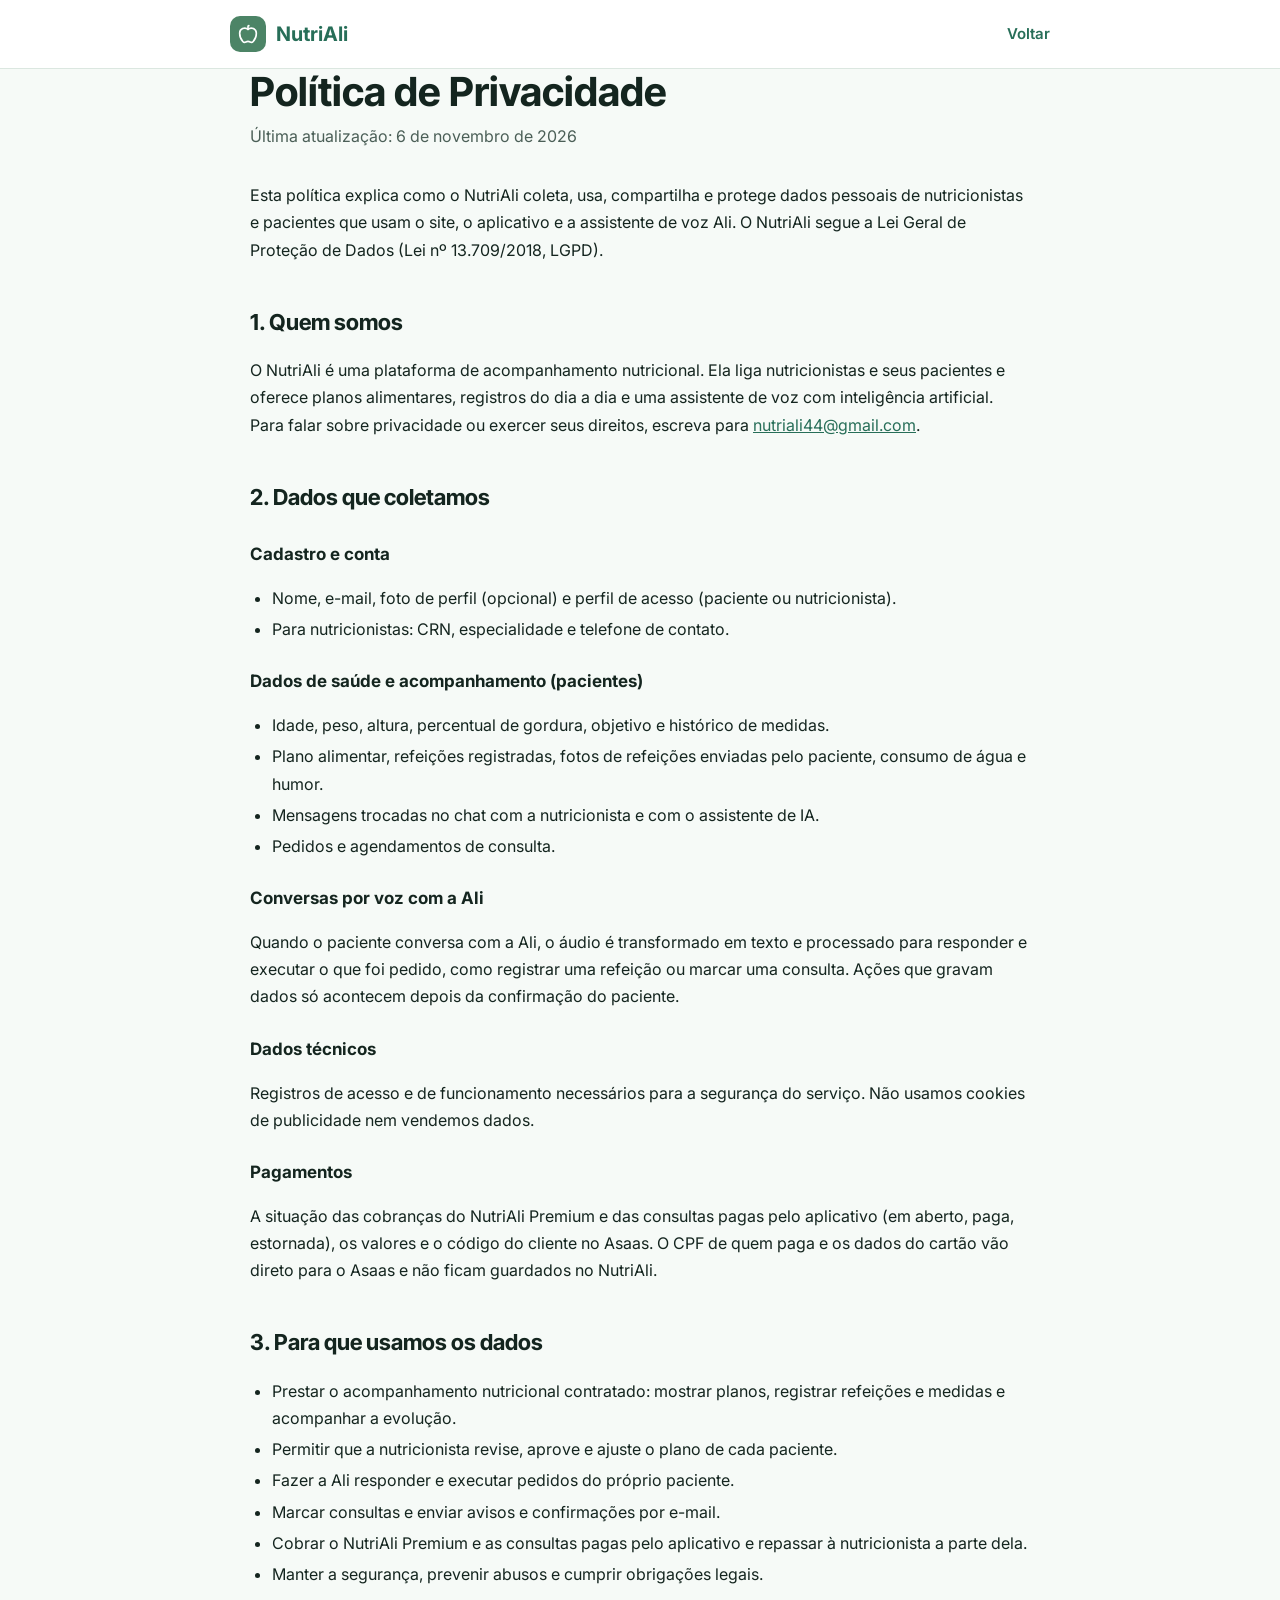
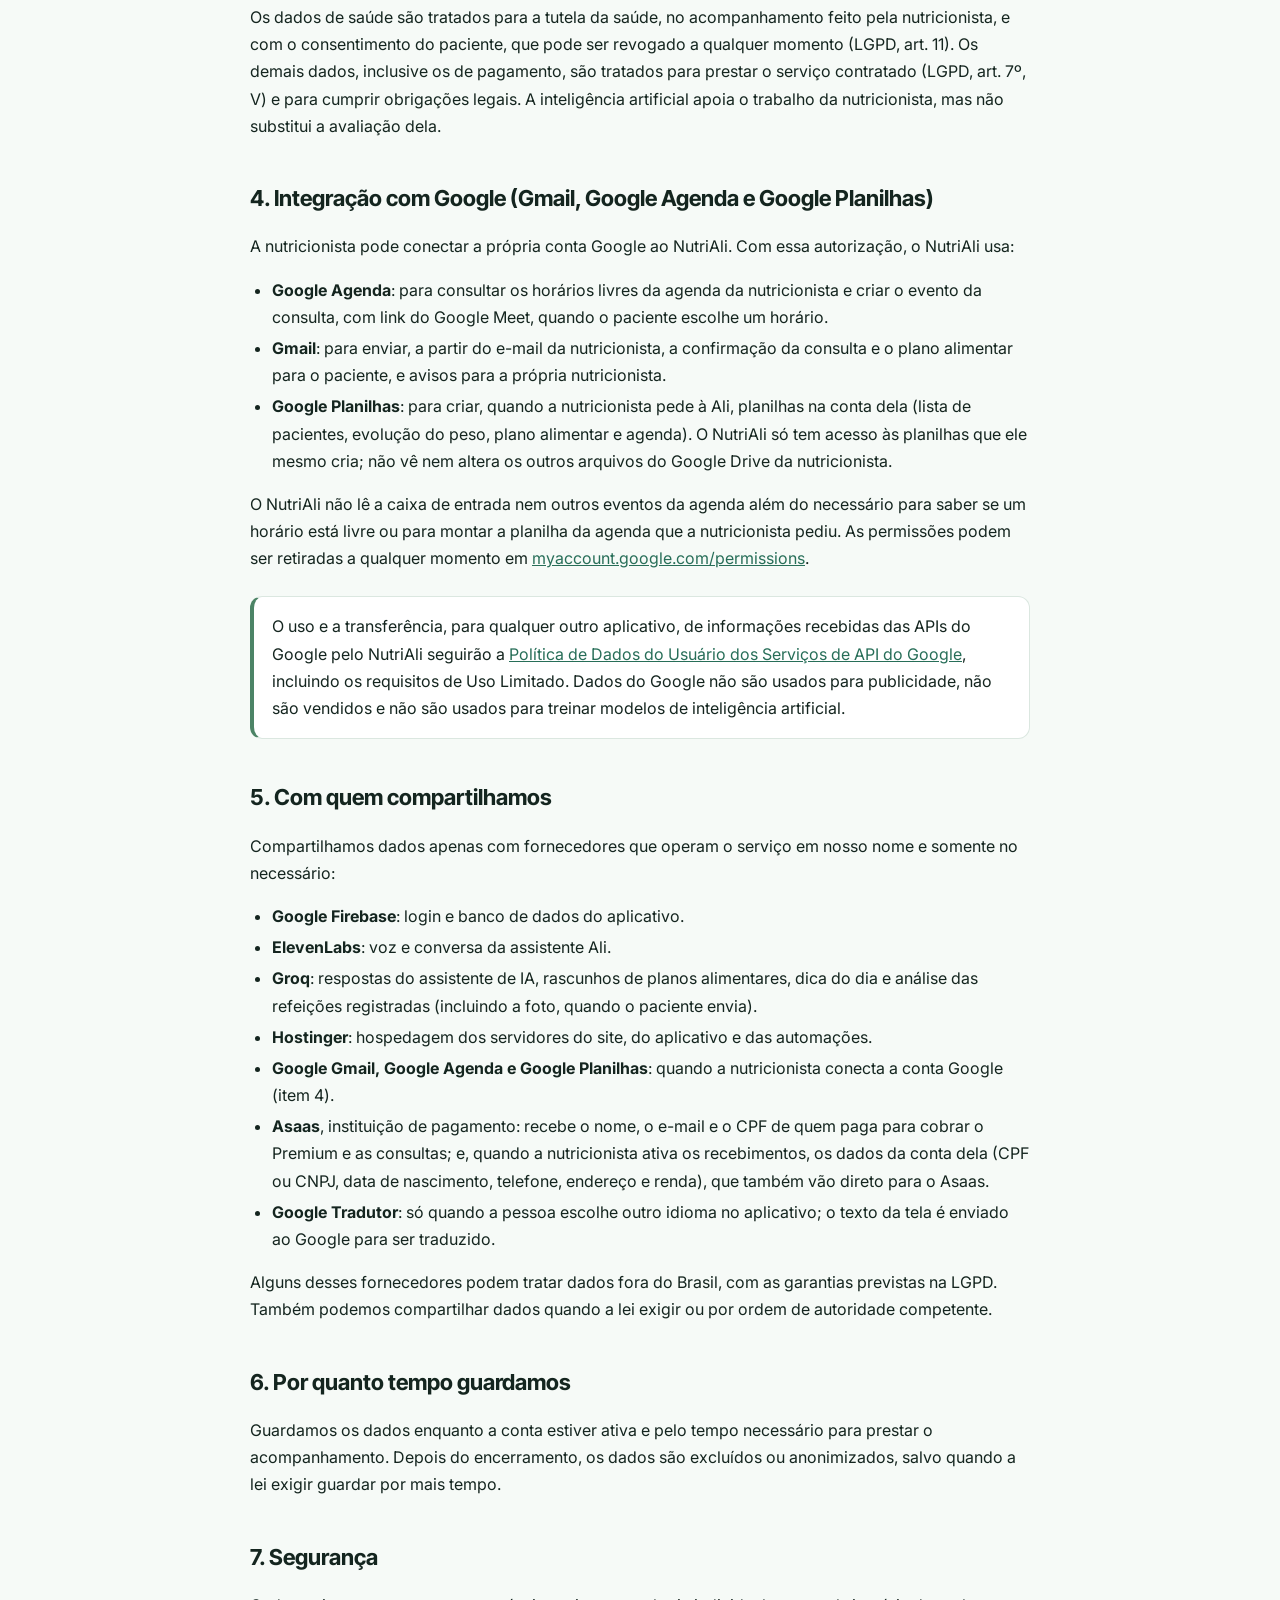
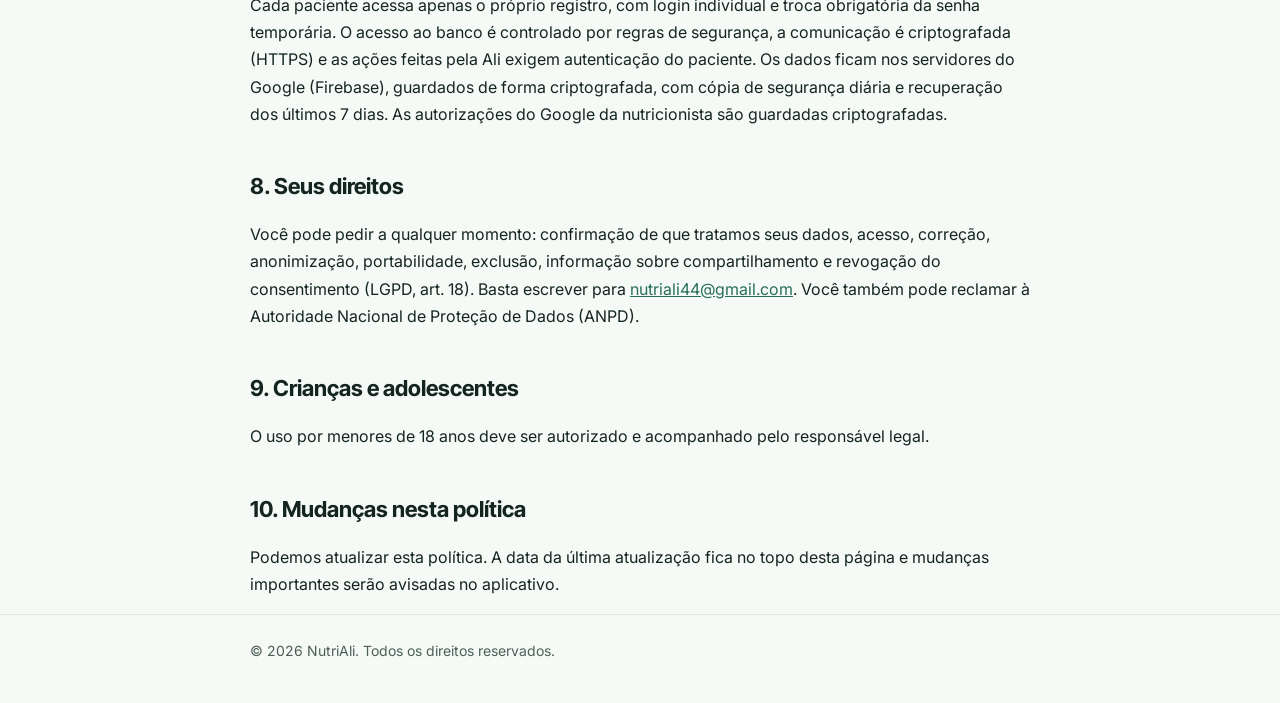
==== commit 2e94edc3: "Site: comissão em reais, segurança e perguntas frequentes (privacidade) Co-Authored-By: Claude Opus " ====
--- a/privacidade/index.html
+++ b/privacidade/index.html
@@ -78,7 +78,7 @@
 
   <main class="wrap">
     <h1>Política de Privacidade</h1>
-    <p class="updated">Última atualização: 29 de outubro de 2026</p>
+    <p class="updated">Última atualização: 6 de novembro de 2026</p>
 
     <p>Esta política explica como o NutriAli coleta, usa, compartilha e protege dados pessoais de
       nutricionistas e pacientes que usam o site, o aplicativo e a assistente de voz Ali. O NutriAli segue a
@@ -175,7 +175,7 @@
     <h2>7. Segurança</h2>
     <p>Cada paciente acessa apenas o próprio registro, com login individual e troca obrigatória da senha temporária.
       O acesso ao banco é controlado por regras de segurança, a comunicação é criptografada (HTTPS) e as ações feitas
-      pela Ali exigem autenticação do paciente.</p>
+      pela Ali exigem autenticação do paciente. Os dados ficam nos servidores do Google (Firebase), guardados de forma criptografada, com cópia de segurança diária e recuperação dos últimos 7 dias. As autorizações do Google da nutricionista são guardadas criptografadas.</p>
 
     <h2>8. Seus direitos</h2>
     <p>Você pode pedir a qualquer momento: confirmação de que tratamos seus dados, acesso, correção, anonimização,
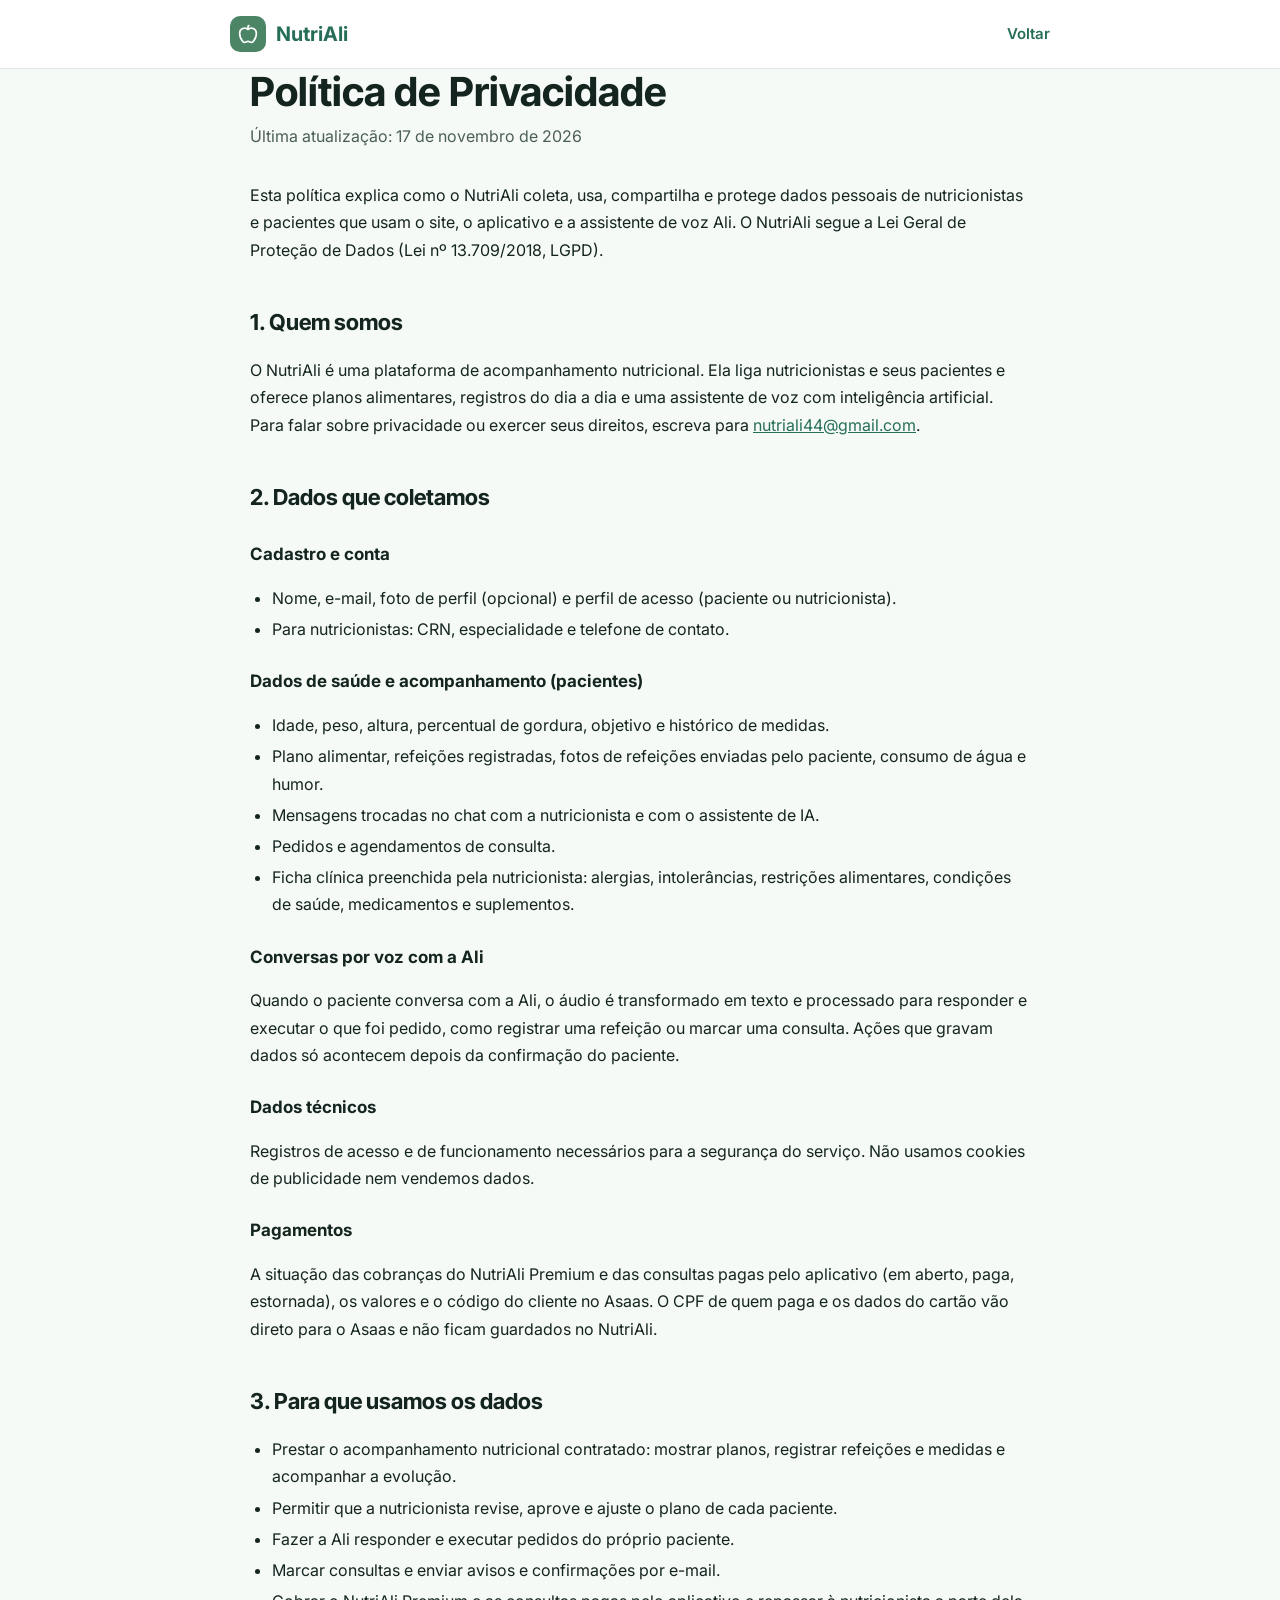
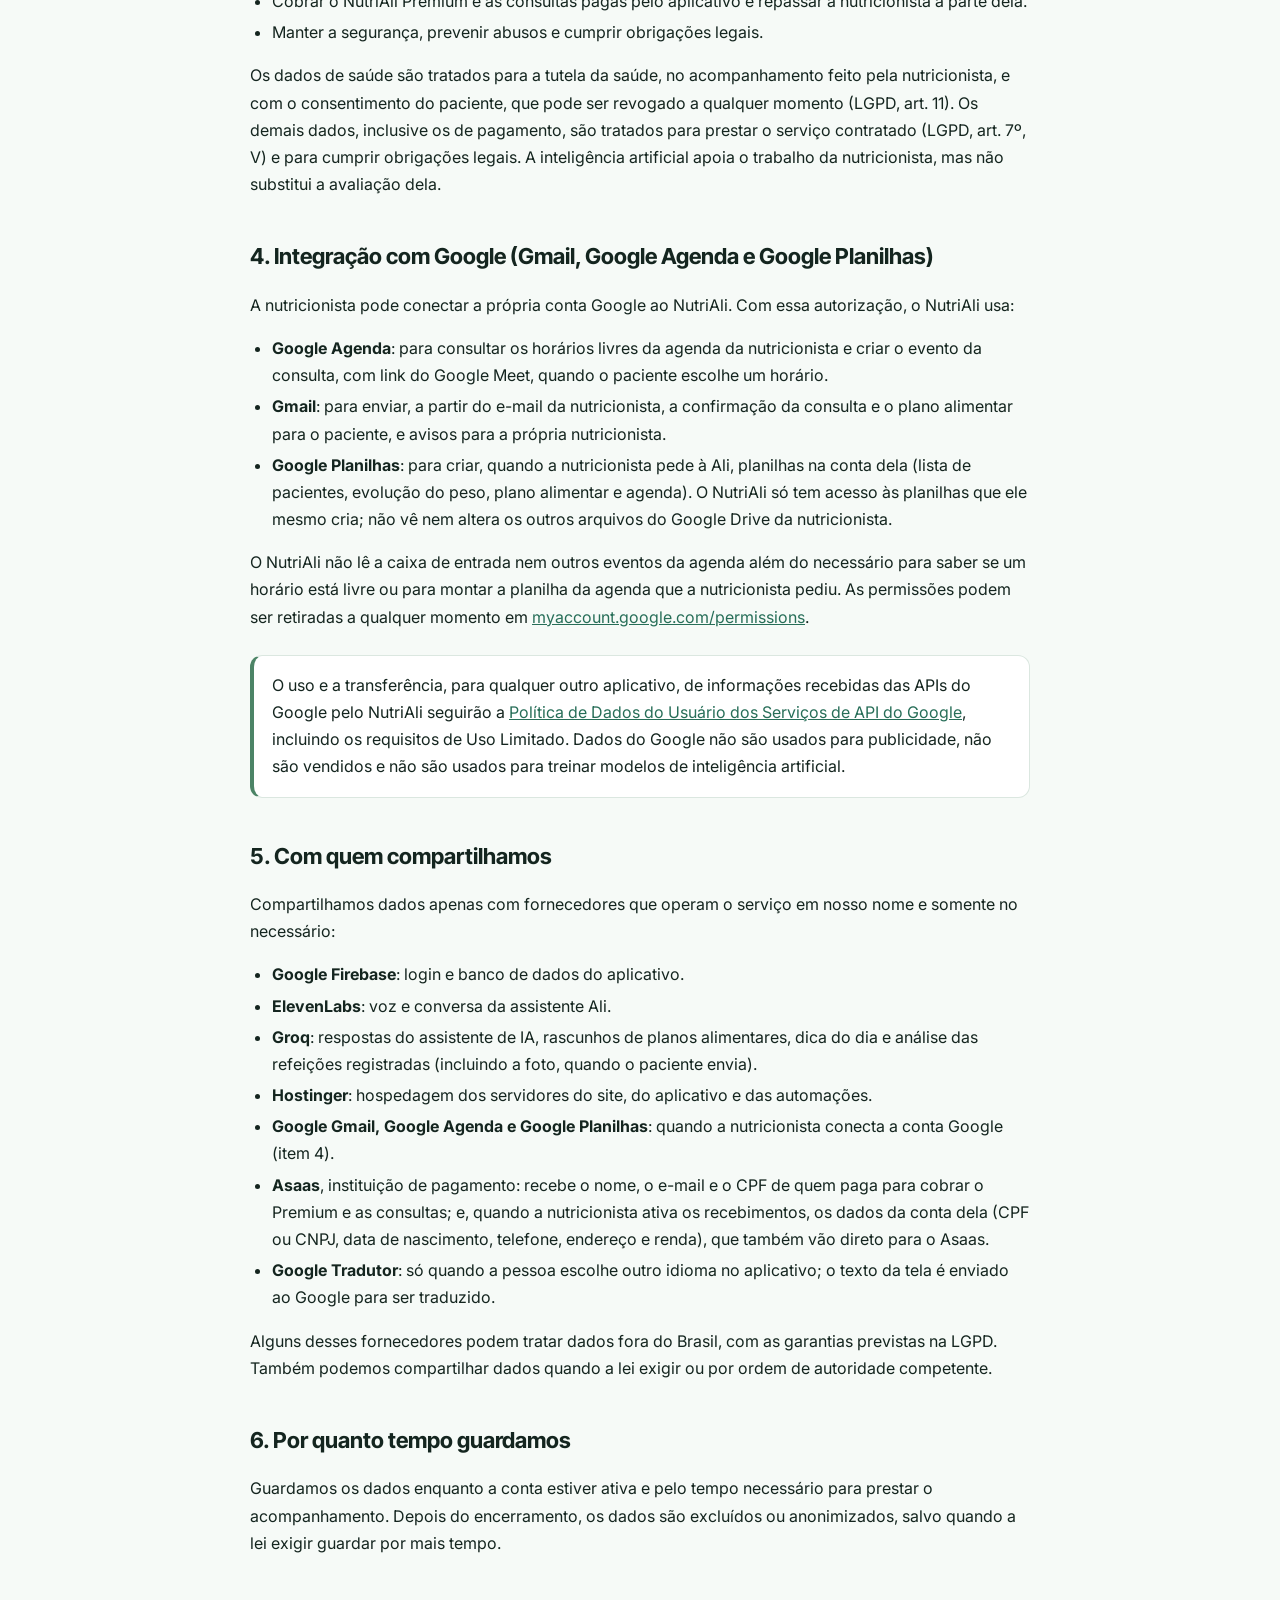
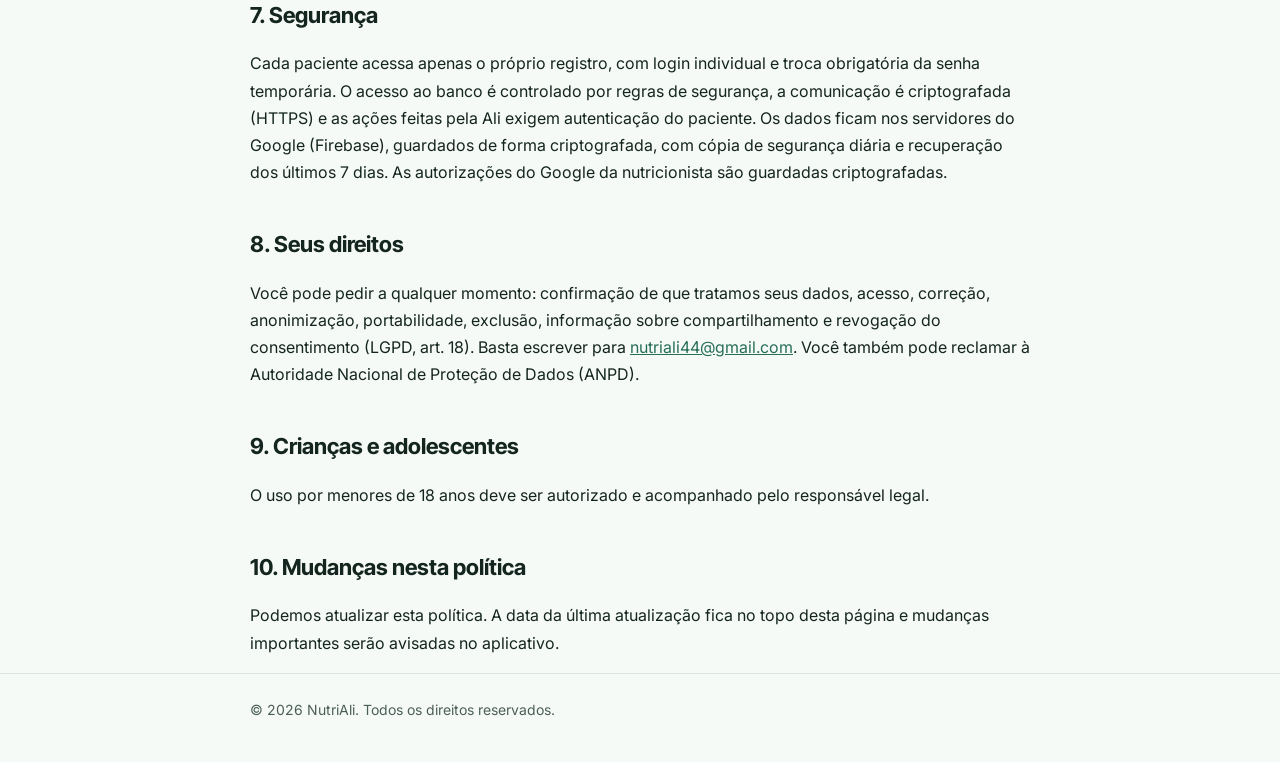
==== commit 3d4e1fd4: "Privacidade: ficha clínica da nutricionista (privacidade) Co-Authored-By: Claude Opus 5.5 <noreply@a" ====
--- a/privacidade/index.html
+++ b/privacidade/index.html
@@ -78,7 +78,7 @@
 
   <main class="wrap">
     <h1>Política de Privacidade</h1>
-    <p class="updated">Última atualização: 6 de novembro de 2026</p>
+    <p class="updated">Última atualização: 17 de novembro de 2026</p>
 
     <p>Esta política explica como o NutriAli coleta, usa, compartilha e protege dados pessoais de
       nutricionistas e pacientes que usam o site, o aplicativo e a assistente de voz Ali. O NutriAli segue a
@@ -102,6 +102,7 @@
       <li>Plano alimentar, refeições registradas, fotos de refeições enviadas pelo paciente, consumo de água e humor.</li>
       <li>Mensagens trocadas no chat com a nutricionista e com o assistente de IA.</li>
       <li>Pedidos e agendamentos de consulta.</li>
+      <li>Ficha clínica preenchida pela nutricionista: alergias, intolerâncias, restrições alimentares, condições de saúde, medicamentos e suplementos.</li>
     </ul>
     <h3>Conversas por voz com a Ali</h3>
     <p>Quando o paciente conversa com a Ali, o áudio é transformado em texto e processado para responder e
